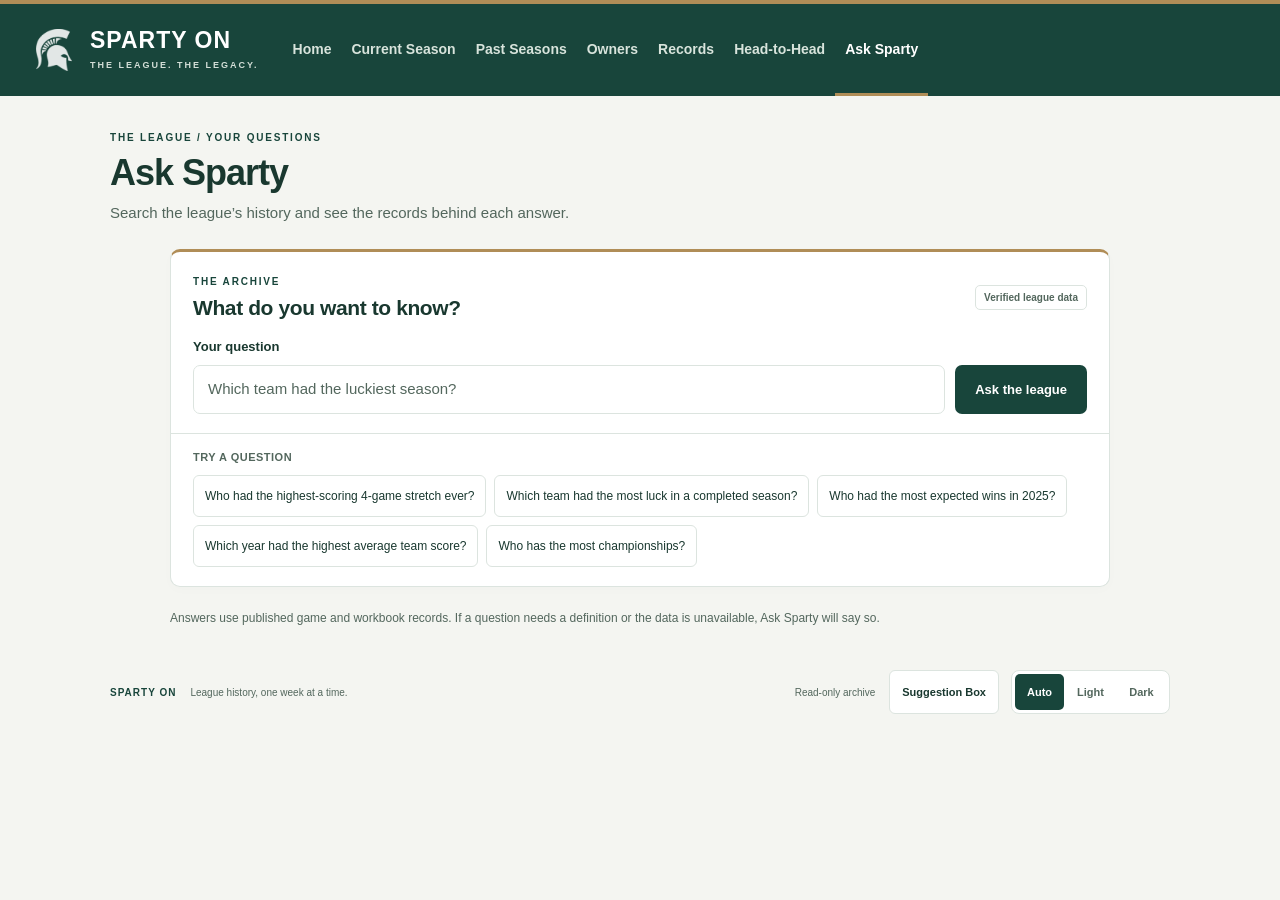
==== ask.html @ 28e2ded2 "Add files via upload" ====
<!doctype html>
<html lang="en">
<head>
  <meta charset="utf-8">
  <meta name="viewport" content="width=device-width, initial-scale=1">
  <meta http-equiv="Content-Security-Policy" content="default-src 'none'; script-src 'self'; style-src 'self'; img-src 'self'; connect-src https://sparty.jdalgleish14.workers.dev; font-src 'none'; object-src 'none'; base-uri 'none'; form-action 'none'">
  <meta name="color-scheme" content="light dark">
  <title>Ask Sparty — Sparty On</title>
  <link rel="icon" href="assets/crest.svg" type="image/svg+xml">
  <link rel="stylesheet" href="assets/styles.css">
  <link rel="stylesheet" href="assets/ask.css">
  <script src="assets/theme.js" defer></script>
  <script src="assets/suggestion-box.js" defer></script>
  <script src="assets/ask.js" defer></script>
</head>
<body id="top" class="ask-page">
  <a class="skip-link" href="#main">Skip to question form</a>
  <header class="masthead"><div class="header-inner">
    <a class="brand" href="index.html" aria-label="Sparty On home"><span class="crest" aria-hidden="true"><img src="assets/spartan-helmet.png" alt=""></span><span><strong>SPARTY ON</strong><small>THE LEAGUE. THE LEGACY.</small></span></a>
    <nav aria-label="Main navigation"><a href="index.html">Home</a><a href="current-season.html">Current Season</a><a href="seasons.html">Past Seasons</a><a href="owners.html">Owners</a><a href="records.html">Records</a><a href="head-to-head.html">Head-to-Head</a><a href="ask.html" aria-current="page">Ask Sparty</a></nav>
  </div></header>
  <main id="main" tabindex="-1">
    <section class="intro ask-intro" aria-labelledby="page-title"><div><p class="eyebrow">THE LEAGUE / YOUR QUESTIONS</p><h1 id="page-title">Ask Sparty</h1><p class="intro-copy">Search the league’s history and see the records behind each answer.</p></div></section>
    <section class="panel ask-panel" aria-labelledby="ask-heading">
      <div class="section-heading"><div><p class="eyebrow">THE ARCHIVE</p><h2 id="ask-heading">What do you want to know?</h2></div><span class="chip">Verified league data</span></div>
      <form id="ask-form" class="ask-form"><label for="ask-question">Your question</label><div class="ask-controls"><input id="ask-question" name="question" type="text" maxlength="180" autocomplete="off" required placeholder="Which team had the luckiest season?"><button id="ask-submit" type="submit">Ask the league</button></div></form>
      <div class="ask-examples" aria-label="Example questions"><p>Try a question</p><div><button type="button">Who had the highest-scoring 4-game stretch ever?</button><button type="button">Which team had the most luck in a completed season?</button><button type="button">Who had the most expected wins in 2025?</button><button type="button">Which year had the highest average team score?</button><button type="button">Who has the most championships?</button></div></div>
    </section>
    <p id="ask-status" class="ask-status" role="status" aria-live="polite"></p>
    <section id="ask-answer" class="panel ask-answer" aria-labelledby="answer-heading" hidden>
      <div class="section-heading"><div><p class="eyebrow">FROM THE RECORD BOOK</p><h2 id="answer-heading">Answer</h2></div></div>
      <div class="ask-answer-body"><p id="ask-result" class="ask-result"></p><p id="ask-scope" class="ask-scope"></p><div id="ask-results-table"></div><div id="ask-evidence"></div><p id="ask-source" class="ask-source"></p></div>
    </section>
    <p class="ask-context">Answers use published game and workbook records. If a question needs a definition or the data is unavailable, Ask Sparty will say so.</p>
    <footer><strong>SPARTY ON</strong><p>League history, one week at a time.</p><span>Read-only archive</span><div class="footer-tools"><button class="suggestion-trigger" type="button">Suggestion Box</button><div class="theme-switch" role="group" aria-label="Display theme"><button type="button" data-theme-choice="system" aria-pressed="false">Auto</button><button type="button" data-theme-choice="light" aria-pressed="false">Light</button><button type="button" data-theme-choice="dark" aria-pressed="false">Dark</button></div></div></footer>
  </main>
  <dialog id="suggestion-dialog" aria-labelledby="suggestion-title"><h2 id="suggestion-title">Suggestion Box</h2><p>Go Fuck Yourself</p><form method="dialog"><button type="submit">Close</button></form></dialog>
</body>
</html>
---- assets/styles.css ----
:root{--green:#18453b;--accent:#18453b;--bronze:#b08d57;--ink:#19382f;--muted:#53675d;--line:#dce4df;--paper:#fff;--bg:#f4f5f1;--positive:#17614d;--negative:#974241}
*{box-sizing:border-box}html{scroll-behavior:auto}body{margin:0;background:var(--bg);color:var(--ink);font-family:system-ui,-apple-system,"Segoe UI",Arial,sans-serif;font-size:14px;line-height:1.5}button,input{font:inherit}button,a,input{touch-action:manipulation}button{cursor:pointer}a{color:inherit}button:focus-visible,a:focus-visible,input:focus-visible,[tabindex]:focus-visible{outline:3px solid #b08d57;outline-offset:4px}[hidden]{display:none!important}.sr-only{position:absolute;width:1px;height:1px;padding:0;margin:-1px;overflow:hidden;clip:rect(0,0,0,0);white-space:nowrap;border:0}.skip-link{position:absolute;left:16px;top:-80px;z-index:10;background:white;padding:12px;color:var(--green)}.skip-link:focus{top:12px}
.masthead{background:var(--green);color:#fff;border-top:4px solid var(--bronze)}.header-inner{max-width:1320px;margin:auto;display:flex;align-items:center;gap:42px;padding:22px 30px 0;flex-wrap:wrap}.brand{display:flex;align-items:center;gap:12px;text-decoration:none;padding-bottom:22px}.crest{background:var(--bronze);font-weight:900;letter-spacing:-2px;font-size:24px;display:grid;place-items:center;width:48px;height:48px;border-radius:8px 8px 16px 8px;border-bottom:3px solid #c6a66e}.brand strong{display:block;font-size:23px;line-height:1.15;letter-spacing:1.5px}.brand small{display:block;font-size:9px;font-weight:650;letter-spacing:2px;margin-top:6px;color:#d3ded7}nav{display:flex;align-self:stretch;gap:8px;align-items:stretch}nav a,nav button{border:0;background:none;color:#d8e4dc;padding:0 12px 20px;display:flex;align-items:center;text-decoration:none;font-weight:600;font-size:14px;border-bottom:3px solid transparent;white-space:nowrap}nav a[aria-current]{color:white;border-bottom-color:#c6a66e}nav button:hover,nav a:hover{color:white}.edition{font-size:10px;letter-spacing:1.5px;color:#cad9d0;margin-left:auto;padding-bottom:22px;white-space:nowrap}.edition span{padding:0 8px;color:#c6a66e}
main{max-width:1320px;margin:auto;padding:0 30px;outline:none}.intro{padding:34px 0 28px;display:flex;justify-content:space-between;align-items:center;gap:24px}.eyebrow{font-size:10px;letter-spacing:1.8px;font-weight:800;color:var(--accent);margin:0 0 6px}h1{font-size:clamp(25px,2.9vw,36px);line-height:1.2;letter-spacing:-1px;margin:0}h2{font-size:21px;line-height:1.25;letter-spacing:-.4px;margin:0}.intro-copy{margin:8px 0 0;color:var(--muted);font-size:15px}.freshness{text-align:right;flex-shrink:0}.freshness strong{font-size:16px;display:block}.freshness span{display:flex;justify-content:flex-end;align-items:center;gap:7px;color:var(--muted);font-size:12px;margin-top:6px}.freshness i{width:7px;height:7px;background:var(--accent);border-radius:50%}
.season-grid{display:grid;grid-template-columns:minmax(0,2.05fr) minmax(320px,1fr);gap:24px;align-items:start}.panel{background:var(--paper);border:1px solid var(--line);border-radius:10px;overflow:hidden;box-shadow:0 3px 12px #18453b04}.section-heading{display:flex;justify-content:space-between;align-items:center;gap:12px;padding:22px 22px 18px}.chip{border:1px solid var(--line);border-radius:5px;padding:4px 8px;color:var(--muted);font-size:10px;font-weight:700;white-space:nowrap}.table-tools{display:flex;justify-content:space-between;align-items:center;gap:12px;padding:0 22px 14px;min-height:30px;font-size:11px;color:var(--muted)}.table-tools p{margin:0}.table-tools button{border:0;background:none;text-decoration:underline;color:var(--accent);padding:3px}.table-scroll{overflow-x:auto;overscroll-behavior-x:contain}table{width:100%;border-collapse:collapse;font-variant-numeric:tabular-nums}th{background:#f2f5f1;color:var(--muted);font-size:10px;letter-spacing:.5px;font-weight:700;text-align:left;border-top:1px solid var(--line);border-bottom:1px solid var(--line);padding:10px 10px}th button{background:none;color:inherit;border:none;font-weight:inherit;font-size:inherit;padding:6px 0;white-space:nowrap}th button span{color:var(--accent);margin-left:2px}th[aria-sort=ascending],th[aria-sort=descending]{color:var(--accent)}td{border-bottom:1px solid #e6ece7;padding:10px;font-size:13px}td:first-child,th:first-child{padding-left:22px;width:40px}td:last-child,th:last-child{padding-right:22px}.numeric{text-align:right;white-space:nowrap}.owner-cell{min-width:148px}.owner-cell strong{display:block;font-size:13px}.team-name{display:block;color:var(--muted);font-size:11px;line-height:1.35;margin-top:2px;overflow-wrap:anywhere}.standings tbody tr:first-child td{background:#f4f7f2}.standings tbody tr:hover td{background:#edf3ed}.rank-number{color:var(--muted);font-size:11px}.standing-record{font-weight:750}.positive{color:var(--positive)}.negative{color:var(--negative)}.table-notes{padding:13px 22px 16px;color:var(--muted);font-size:10px;line-height:1.65}.table-notes p{margin:0 0 3px}.mobile-hint{display:none}
.matchup{padding:13px 22px 12px;border-top:1px solid var(--line)}.matchup-meta{display:flex;justify-content:space-between;gap:10px;align-items:center;font-size:9px;letter-spacing:1px;text-transform:uppercase;color:var(--muted);margin-bottom:7px}.matchup-meta .margin-label{letter-spacing:0;text-transform:none;font-size:10px}.matchup-side{display:grid;grid-template-columns:minmax(0,1fr) auto;gap:10px;align-items:center;margin:7px 0}.matchup-side strong{display:block;font-size:12px;line-height:1.3}.matchup-side .team-name{font-size:10px;margin-top:1px}.score{font-size:18px;font-weight:600;color:var(--muted);font-variant-numeric:tabular-nums;line-height:1.1}.winner .score{color:var(--accent);font-weight:800}.winner strong{color:var(--ink)}.win-label{font-size:9px;color:var(--accent);font-weight:700;letter-spacing:.3px;margin-left:6px}.scoreboard-footer{padding:14px 22px;background:#f3f6f1;color:var(--muted);font-size:11px;border-top:1px solid var(--line)}.scoreboard-footer strong{color:var(--ink)}
.leaders-section{margin:30px 0}.section-line{display:flex;justify-content:space-between;gap:16px;align-items:center;margin-bottom:13px}.section-line h2{font-size:20px}.section-line p{color:var(--muted);font-size:11px;margin:0}.leaders-grid{display:grid;grid-template-columns:repeat(3,minmax(0,1fr));gap:16px}.leader-card{background:white;border:1px solid var(--line);border-top:3px solid var(--accent);border-radius:7px;padding:18px 20px;min-width:0}.leader-card h3{font-size:10px;letter-spacing:1px;text-transform:uppercase;margin:0 0 12px;color:var(--muted)}.leader-number{font-size:30px;letter-spacing:-1px;font-weight:800;color:var(--green);line-height:1.15;font-variant-numeric:tabular-nums}.leader-number small{font-size:11px;font-weight:500;letter-spacing:0;margin-left:6px;color:var(--muted)}.leader-name{font-weight:750;margin:10px 0 0;font-size:13px}.leader-detail{color:var(--muted);font-size:11px;margin:3px 0 0;overflow-wrap:anywhere}
.history{background:var(--green);border-radius:10px;color:#fff;padding:28px 28px 20px}.history-heading{display:flex;justify-content:space-between;align-items:center;gap:22px;padding-bottom:24px}.history .eyebrow{color:#d4b880}.history h2{font-size:24px}.history-heading p:not(.eyebrow){color:#cad9d0;font-size:12px;margin:9px 0 0}.history-totals{display:flex;gap:28px;flex-shrink:0}.history-totals strong{font-size:24px;line-height:1.2;display:block;font-variant-numeric:tabular-nums}.history-totals span{display:block;font-size:10px;color:#cad9d0;margin-top:4px}.history-grid{display:grid;grid-template-columns:repeat(3,minmax(0,1fr));border-top:1px solid #4b685b}.history-card{padding:22px 22px 16px 0}.history-card+.history-card{border-left:1px solid #4b685b;padding-left:22px}.history-card h3{font-size:10px;color:#d4b880;letter-spacing:1px;text-transform:uppercase;margin:0 0 12px}.history-value{font-size:31px;font-weight:800;letter-spacing:-1px;margin-bottom:9px}.history-value small{font-size:12px;letter-spacing:0;font-weight:500;margin-left:7px;color:#cad9d0}.history-name{font-size:13px;font-weight:750;margin:0 0 5px}.history-detail{font-size:11px;color:#d8e4dc;margin:4px 0;overflow-wrap:anywhere}.history-note{font-size:10px;line-height:1.6;color:#cad9d0;border-top:1px solid #4b685b;padding-top:14px;margin:4px 0 0}
footer{display:flex;align-items:center;gap:14px;color:var(--muted);padding:26px 0 30px;font-size:10px}footer strong{letter-spacing:1px;color:var(--green)}footer p{margin:0}footer>span{margin-left:auto}.load-status{padding:36px 0;font-size:16px}dialog{max-width:460px;width:calc(100% - 36px);border:1px solid var(--line);border-top:4px solid var(--accent);border-radius:10px;padding:28px;color:var(--ink);box-shadow:0 16px 80px #12332940}dialog::backdrop{background:#18453b80}dialog h2{font-size:26px}dialog p:not(.eyebrow){font-size:14px;color:var(--muted);line-height:1.6}.primary-button{background:var(--accent);color:white;border:0;border-radius:6px;padding:11px 16px;font-weight:650;margin-top:10px}
@media(min-width:1100px){.owner-cell{width:31%}}
@media(max-width:1150px){.header-inner{gap:25px}.edition{display:none}.season-grid{grid-template-columns:minmax(0,1.9fr) minmax(290px,1fr);gap:18px}td,th{padding-left:8px;padding-right:8px}td:first-child,th:first-child{padding-left:15px}td:last-child,th:last-child{padding-right:15px}.owner-cell{min-width:135px}}
@media(max-width:980px){.header-inner{gap:18px}.brand strong{font-size:20px}nav{gap:0}nav a,nav button{padding-left:10px;padding-right:10px;font-size:13px}.season-grid{grid-template-columns:minmax(0,1fr)}#matchups{display:grid;grid-template-columns:repeat(2,minmax(0,1fr))}.matchup:nth-child(even){border-left:1px solid var(--line)}.history-heading{align-items:flex-start;flex-direction:column}.history-totals{gap:40px}.owner-cell{width:34%}}
@media(max-width:700px){.header-inner{padding:18px 18px 0;gap:0;display:block}.brand{padding-bottom:16px;width:fit-content}.brand strong{font-size:22px}.brand small{font-size:8px}.crest{width:42px;height:42px;font-size:22px}nav{width:100%;justify-content:space-between;gap:0}nav a,nav button{font-size:12px;padding:12px 5px 13px;min-height:44px}main{padding:0 16px}.intro{padding:25px 0 22px;display:block}.intro h1{font-size:27px;letter-spacing:-.7px}.intro-copy{font-size:13px}.freshness{text-align:left;margin-top:20px;border-left:3px solid var(--bronze);padding-left:11px}.freshness strong{font-size:14px}.freshness span{justify-content:flex-start;margin-top:3px;font-size:11px}.section-heading{padding:18px 16px 14px}h2{font-size:20px}.chip{font-size:9px}.table-tools{padding:0 16px 13px;flex-wrap:wrap;gap:8px}.numeric{font-size:12px}th.numeric{font-size:10px}td{padding:11px 7px}th{padding:8px 7px}td:first-child,th:first-child{padding-left:14px;width:31px}td:last-child,th:last-child{padding-right:14px}td:nth-child(4),th:nth-child(4){padding-right:14px}.owner-cell{width:auto;min-width:120px}.owner-cell strong{font-size:13px}.team-name{font-size:10px;max-width:220px}.table-notes{padding:13px 16px;font-size:10px}.mobile-hint{display:block}#matchups{display:block}.matchup{padding:12px 16px}.matchup:nth-child(even){border-left:0}.matchup-side{margin:9px 0}.matchup-side strong{font-size:13px}.matchup-side .team-name{font-size:11px;max-width:none}.score{font-size:20px}.scoreboard-footer{padding:14px 16px}.section-line{align-items:flex-start;flex-direction:column;gap:5px}.leaders-section{margin:25px 0}.leaders-grid{grid-template-columns:minmax(0,1fr);gap:10px}.leader-card{padding:16px 18px;display:grid;grid-template-columns:minmax(0,1fr) auto;column-gap:10px}.leader-card h3{grid-column:1;margin-bottom:8px}.leader-number{grid-column:2;grid-row:1/4;align-self:center;font-size:27px}.leader-number small{display:block;text-align:right;margin:4px 0 0}.leader-name{margin:0;font-size:13px}.leader-detail{grid-column:1;margin-top:3px}.history{padding:22px 20px 18px}.history-heading{padding-bottom:18px;gap:18px}.history h2{font-size:23px}.history-totals{width:100%;justify-content:space-between;gap:12px}.history-totals strong{font-size:22px}.history-totals span{font-size:9px}.history-grid{grid-template-columns:minmax(0,1fr)}.history-card{padding:18px 0}.history-card+.history-card{border-left:0;border-top:1px solid #4b685b;padding:18px 0}.history-card h3{margin-bottom:7px}.history-value{font-size:29px;margin-bottom:5px}.history-note{font-size:10px}footer{flex-wrap:wrap;gap:7px 12px;padding:23px 0}footer>span{margin:0;width:100%}}
@media(prefers-reduced-motion:reduce){*{scroll-behavior:auto!important}}

/* Revision 02: Spartan green and white, with custom bronze accents. */
:root{--green:#18453b;--accent:#18453b;--bronze:#b08d57}
body{font-family:Arial,Helvetica,system-ui,sans-serif}
.masthead{border-top:4px solid var(--bronze)}
.header-inner{gap:24px}.edition{display:none}
.crest{background:transparent;color:white;border:1px solid #81998b;border-bottom:3px solid var(--bronze);border-radius:3px;font-family:"Arial Black",Arial,sans-serif;letter-spacing:-2px}
.brand strong{font-family:"Arial Black",Arial,sans-serif;letter-spacing:1px}
nav{gap:0}nav a,nav button{padding-left:10px;padding-right:10px}
nav a[aria-current]{border-bottom-color:var(--bronze)}
.freshness{border-color:var(--bronze)}.history{border-top:3px solid var(--bronze)}
.landing-hero{padding:48px 0 34px;text-align:center}
.landing-hero .eyebrow{color:#667365;font-size:11px;letter-spacing:2px;margin:0 0 16px}
.landing-hero h1{color:var(--green);font-family:Impact,"Arial Black",Arial,sans-serif;font-size:clamp(54px,7.5vw,88px);line-height:1;letter-spacing:2px;font-weight:900;margin:0}
.landing-hero h1 span{color:var(--green)}
.landing-tagline{font-size:20px;font-weight:700;color:var(--green);letter-spacing:.3px;margin:17px 0 10px}
.landing-intro{color:#5a695f;font-size:14px;line-height:1.7;margin:0}
.home-ticker{max-width:100%;background:white;border:1px solid var(--line);border-top:3px solid var(--bronze);border-radius:10px;padding:18px 24px 13px}
.ticker-topline{display:flex;justify-content:space-between;gap:16px;align-items:center}
.ticker-topline .eyebrow{font-size:9px;margin:0 0 3px;letter-spacing:1.4px}
.ticker-topline h2{font-size:17px;letter-spacing:0}
#ticker-status{color:#59695f;font-size:11px;margin:0;max-width:65%}
.ticker-stage{opacity:1;transition:opacity 300ms ease;min-height:98px;padding:14px 0 7px}
.ticker-stage.is-fading{opacity:0}
.ticker-matchup{display:grid;grid-template-columns:minmax(0,1fr) 60px minmax(0,1fr);gap:20px;align-items:center}
.ticker-team{display:grid;grid-template-columns:minmax(0,1fr) auto;gap:15px;align-items:center;min-width:0}
.ticker-team strong{font-size:16px;display:block;color:#53675d;line-height:1.4}
.ticker-team div>span{display:block;font-size:12px;color:#5a695f;overflow-wrap:anywhere;line-height:1.5}
.ticker-team b{font-size:28px;font-variant-numeric:tabular-nums;line-height:1.3;color:#53675d}
.ticker-winner strong,.ticker-winner b{color:var(--green)}
.ticker-win{display:inline-block;font-size:9px;line-height:1.4;border:1px solid #d6c19e;color:#795a2e;padding:1px 4px;border-radius:3px;margin-left:7px;vertical-align:middle}
.ticker-versus{text-align:center;color:#6a776e;font-size:10px;font-weight:700;letter-spacing:1px}
.ticker-game-note{display:flex;gap:9px;justify-content:center;align-items:center;flex-wrap:wrap;font-size:10px;color:#607064;margin-top:11px}
.ticker-badge{color:#765a32;background:#f6f0e6;border:1px solid #ddc9a7;border-radius:4px;font-size:10px;font-weight:700;padding:2px 7px}
.ticker-bottom{display:flex;align-items:center;justify-content:space-between;border-top:1px solid #e5eae3;padding-top:9px;gap:12px}
#ticker-counter{font-size:10px;color:#5f7064;letter-spacing:.4px}
.ticker-controls{display:flex;gap:7px}.ticker-controls button{background:#f4f6f1;color:var(--green);border:1px solid #d9e1d7;border-radius:5px;min-width:38px;min-height:32px;font-weight:700;font-size:13px;padding:5px 9px}
.ticker-controls button:hover{background:#e6eee3}.ticker-controls #ticker-pause{min-width:67px;font-size:11px}
.explore{margin:32px 0 12px}.explore-heading{display:flex;justify-content:space-between;align-items:baseline;gap:15px;margin-bottom:15px}
.explore-heading h2{font-size:19px}.explore-heading p{font-size:11px;color:#617064;margin:0}
.page-tiles{display:grid;grid-template-columns:repeat(3,minmax(0,1fr));gap:18px}
.page-tile{display:flex;flex-direction:column;justify-content:center;align-items:flex-start;background:var(--green);color:white;border:1px solid #295749;border-radius:13px;min-height:156px;padding:26px 28px;text-align:left;text-decoration:none;box-shadow:0 4px 9px #18453b08;position:relative;overflow:hidden}
.page-tile::before{content:"";position:absolute;top:0;left:28px;width:38px;height:3px;background:var(--bronze)}
.page-tile .tile-title{font-family:"Arial Black",Arial,sans-serif;font-size:24px;font-weight:800;line-height:1.2;letter-spacing:-.5px;margin:0 0 12px;overflow-wrap:anywhere}
.page-tile .tile-description{font-size:13px;line-height:1.6;color:#d6e1d6;margin:0;max-width:390px}
.page-tile:hover{background:#235447;border-color:#b08d57}
.featured-tile{grid-column:span 2;background:white;color:var(--green);border:1px solid #cfdbce;border-top:3px solid var(--bronze)}
.featured-tile::before{display:none}.featured-tile .tile-title{font-size:29px}.featured-tile .tile-description{color:#53675d}.featured-tile:hover{background:#edf3e9;border-color:#b08d57}
.landing-page footer{padding:28px 0}.landing-page footer>span{color:#53675d}
@media(max-width:1100px){.header-inner{gap:14px}.brand strong{font-size:19px}.brand small{font-size:8px}nav a,nav button{font-size:12px;padding-left:8px;padding-right:8px}.page-tile{padding:23px}.page-tile .tile-title{font-size:22px}}
@media(max-width:850px){.header-inner{display:block}.brand{width:fit-content;padding-bottom:18px}nav{justify-content:space-between}nav a,nav button{padding:12px 8px 14px;min-height:44px}.page-tiles{grid-template-columns:repeat(2,minmax(0,1fr))}.landing-hero{padding-top:35px}.ticker-matchup{gap:12px;grid-template-columns:minmax(0,1fr) 30px minmax(0,1fr)}.ticker-team b{font-size:24px}}
@media(max-width:700px){nav{flex-wrap:wrap;justify-content:flex-start;column-gap:8px;row-gap:0}nav a,nav button{font-size:12px;padding:10px 4px;min-height:40px}.landing-hero{padding:32px 0 26px}.landing-hero h1{font-size:62px}.landing-tagline{font-size:18px}.landing-intro{font-size:12px}.landing-hero .eyebrow{font-size:9px;letter-spacing:1.4px}.home-ticker{padding:15px 16px 10px}.ticker-topline{gap:10px;align-items:flex-end}.ticker-topline h2{font-size:15px}#ticker-status{font-size:10px;text-align:right}.ticker-stage{min-height:153px;padding-top:12px}.ticker-matchup{display:flex;flex-direction:column;align-items:stretch;gap:10px}.ticker-versus{display:none}.ticker-team{gap:12px}.ticker-team strong{font-size:14px}.ticker-team div>span{font-size:11px}.ticker-team b{font-size:25px}.ticker-game-note{margin-top:10px;justify-content:flex-start}.ticker-controls button{min-height:40px;min-width:40px}.explore{margin-top:27px}.explore-heading{display:block}.explore-heading p{margin-top:5px}.page-tiles{gap:12px}.page-tile{padding:23px 19px;min-height:151px;border-radius:10px}.page-tile::before{left:19px}.page-tile .tile-title{font-size:21px}.page-tile .tile-description{font-size:12px}.featured-tile .tile-title{font-size:25px}.landing-page footer{font-size:10px}}
@media(max-width:480px){.page-tiles{grid-template-columns:minmax(0,1fr)}.featured-tile{grid-column:auto}.page-tile{min-height:132px}.page-tile .tile-title,.featured-tile .tile-title{font-size:24px;margin-bottom:8px}.landing-hero h1{font-size:clamp(42px,14vw,56px)}.ticker-stage{min-height:162px}}
@media(prefers-reduced-motion:reduce){.ticker-stage{transition:none}}

/* Revision 03: opposed ticker teams and additional season tables. */
.ticker-matchup{display:grid;grid-template-columns:minmax(0,1fr) auto auto minmax(0,1fr);gap:22px;align-items:center}
.ticker-identity{min-width:0}.ticker-identity strong{display:block;font-size:17px;line-height:1.35;color:var(--green);overflow-wrap:anywhere}
.ticker-record{display:block;margin-top:5px;font-size:12px;line-height:1.4;color:var(--muted);font-variant-numeric:tabular-nums}
.ticker-away{text-align:right}.ticker-score{font-size:30px;line-height:1.2;color:var(--muted);font-variant-numeric:tabular-nums;white-space:nowrap}
.ticker-winning-score{color:var(--green)}
.season-detail-section{margin:30px 0 10px}.analytics-grid{display:grid;grid-template-columns:repeat(2,minmax(0,1fr));gap:24px;align-items:start}
.analytics-panel{border-top:3px solid var(--bronze)}.analytics-panel .section-heading{padding-bottom:9px}
.analytics-description{font-size:12px;color:var(--muted);padding:0 22px;margin:0 0 18px;line-height:1.6}
.analytics-scroll{overflow-x:auto;overscroll-behavior-x:contain}.analytics-table{min-width:550px}
.analytics-table .owner-cell{width:auto;min-width:145px}.analytics-table th{letter-spacing:0;white-space:nowrap}
.analytics-table td{font-size:12px;padding-top:12px;padding-bottom:12px}.analytics-table td:first-child{white-space:nowrap}
.analytics-panel:last-child .analytics-table{min-width:570px}.analytics-panel:last-child .owner-cell{min-width:170px}
.analytics-note{font-size:11px;color:var(--muted);padding:15px 22px;margin:0;line-height:1.65}
.analytics-mobile-note{display:none;font-size:11px;color:var(--muted)}
@media(max-width:1100px){.analytics-grid{grid-template-columns:minmax(0,1fr)}.analytics-table .owner-cell{min-width:175px}}
@media(max-width:700px){.ticker-matchup{display:grid;grid-template-columns:minmax(0,1fr) auto auto minmax(0,1fr);gap:10px}.ticker-identity strong{font-size:13px}.ticker-record{font-size:10px}.ticker-score{font-size:22px}.ticker-stage{min-height:135px}.analytics-grid{gap:18px}.analytics-description{padding:0 16px}.analytics-note{padding:14px 16px}.analytics-mobile-note{display:block}}
@media(max-width:360px){.ticker-matchup{gap:7px}.ticker-score{font-size:19px}.ticker-identity strong{font-size:12px}}

/* Season archive: shared Spartan colors and statistical table treatments. */
.season-intro{align-items:end}.season-picker,.week-picker{display:grid;gap:6px;color:var(--muted);font-size:11px;font-weight:700;letter-spacing:.3px}
.season-picker select,.week-picker select{background:white;color:var(--green);border:1px solid #b7c8ba;border-radius:6px;font-size:16px;font-weight:700;min-height:43px;padding:7px 32px 7px 12px;min-width:170px}
.season-banner{background:var(--green);color:white;border-top:4px solid var(--bronze);border-radius:10px;padding:25px 29px;display:flex;align-items:center;justify-content:space-between;gap:20px}
.season-banner .eyebrow{color:#dcc59f}.season-banner h2{font-size:clamp(27px,3vw,38px);letter-spacing:-1px}.season-banner p:not(.eyebrow){margin:7px 0 0;color:#d7e4db;font-size:13px}
.season-state{border:1px solid #aabdac;border-radius:5px;padding:7px 11px;color:white;font-size:11px;font-weight:700;white-space:nowrap}
.season-metrics{display:grid;grid-template-columns:repeat(4,minmax(0,1fr));gap:14px;margin:17px 0 24px}
.season-metric{background:white;border:1px solid var(--line);border-top:3px solid var(--bronze);border-radius:7px;padding:14px 17px;min-width:0}
.season-metric span{display:block;text-transform:uppercase;color:var(--muted);letter-spacing:.6px;font-size:10px;font-weight:700}.season-metric strong{display:block;color:var(--green);font-size:21px;font-variant-numeric:tabular-nums;margin-top:4px;overflow-wrap:anywhere}
.season-history-grid{display:grid;grid-template-columns:minmax(0,1.65fr) minmax(300px,1fr);align-items:start;gap:22px;margin-bottom:25px}
.historic-table{min-width:640px}.historic-table td{font-size:12px}.historic-table .owner-cell{min-width:160px}.season-playoffs{border-top:3px solid var(--bronze)}
.season-honors{padding:0 21px 14px}.honors-card{background:#f3f6f1;border-left:3px solid var(--bronze);padding:12px 15px}.honors-card small{display:block;color:var(--muted);font-weight:700;letter-spacing:1px;font-size:10px}.honors-card strong{display:block;font-size:19px;margin:3px 0;color:var(--green)}.honors-card span{display:block;color:var(--muted);font-size:12px;overflow-wrap:anywhere}.honors-empty{color:var(--muted);font-size:12px;line-height:1.5;margin:0}
.round-block{border-top:1px solid var(--line);padding:12px 21px 15px}.round-block h3{font-size:11px;text-transform:uppercase;color:var(--muted);letter-spacing:.7px;margin:0 0 9px}.round-games{display:grid;gap:8px}
.archive-game{border:1px solid var(--line);border-radius:6px;padding:9px 11px;background:#fff;min-width:0}.archive-side{display:grid;grid-template-columns:minmax(0,1fr) auto;gap:8px;align-items:center;margin:3px 0}.archive-side strong{display:block;font-size:12px;line-height:1.3;overflow-wrap:anywhere}.archive-side small{display:block;color:var(--muted);line-height:1.35;overflow-wrap:anywhere}.archive-side b{font-variant-numeric:tabular-nums;color:var(--muted);font-size:13px}.archive-side.winner strong,.archive-side.winner b{color:var(--green)}
.season-weekly{margin-bottom:7px}.weekly-context{color:var(--muted);font-size:12px;margin:0;padding:0 22px 15px}.season-week-grid{display:grid;grid-template-columns:repeat(3,minmax(0,1fr));gap:12px;padding:0 22px 22px}.season-week-grid .archive-game{background:#fafbf9}
@media(max-width:1050px){.season-history-grid{grid-template-columns:minmax(0,1fr)}.season-week-grid{grid-template-columns:repeat(2,minmax(0,1fr))}}
@media(max-width:700px){.season-intro{padding-bottom:19px}.season-picker{margin-top:17px;width:100%}.season-picker select{width:100%}.season-banner{padding:20px 18px;align-items:flex-start;flex-wrap:wrap;gap:12px}.season-banner h2{font-size:29px}.season-metrics{grid-template-columns:repeat(2,minmax(0,1fr));gap:9px;margin:12px 0 18px}.season-metric{padding:11px 12px}.season-metric strong{font-size:17px}.season-history-grid{gap:18px;margin-bottom:18px}.season-weekly .section-heading{align-items:flex-start;flex-wrap:wrap}.week-picker{width:100%}.week-picker select{width:100%}.season-week-grid{grid-template-columns:minmax(0,1fr);padding:0 16px 16px}.weekly-context{padding:0 16px 13px}.round-block{padding:12px 16px}.season-honors{padding:0 16px 14px}}

/* The yearly analytics tables retain the Current Season table density. */
.season-detail-section .analytics-grid{margin-bottom:9px}.season-detail-section .analytics-panel{min-width:0}
.season-detail-section .analytics-panel:nth-child(3) .analytics-table{min-width:620px}
.season-detail-section .analytics-panel:nth-child(4) .analytics-table{min-width:560px}
.season-detail-section .analytics-panel .owner-cell{min-width:150px}
@media(max-width:700px){.season-detail-section .analytics-grid{gap:16px}}

/* Owners: a full-league index plus an individual career profile. */
.owner-intro{align-items:end}.owner-intro-count{font-size:12px;color:var(--muted);font-weight:700}
.owner-directory{border-top:3px solid var(--bronze)}.directory-note{font-size:12px;color:var(--muted);margin:0;padding:0 22px 15px}.owner-directory-table{min-width:620px}.owner-directory-table td{font-size:12px}.owner-directory-table .owner-choice{background:transparent;border:0;color:var(--green);padding:6px 0;text-align:left;text-decoration:underline;text-underline-offset:3px;font-size:13px;font-weight:750}.owner-directory-table tr.selected-owner td{background:#eaf2e9}.owner-directory-table tr:hover td{background:#f0f5ef}.owner-directory-table .owner-choice[aria-pressed=true]{text-decoration:none}.owner-directory-table td:nth-child(2){min-width:120px}
.owner-detail{margin-top:28px}.owner-profile-head{background:var(--green);border-top:4px solid var(--bronze);color:white;border-radius:10px;padding:25px 28px;display:flex;justify-content:space-between;gap:20px;align-items:center}.owner-profile-head .eyebrow{color:#dcc59f}.owner-profile-head h2{font-size:clamp(27px,3vw,37px);letter-spacing:-.7px}.owner-profile-head p:not(.eyebrow){margin:6px 0 0;color:#dce6dc;font-size:12px}.owner-profile-head .season-picker{color:#e5ebe4;min-width:195px}.owner-scope{font-size:12px;color:var(--muted);margin:11px 0 15px}
.owner-metrics{display:grid;grid-template-columns:repeat(3,minmax(0,1fr));gap:12px;margin-bottom:22px}.owner-metrics .season-metric strong{font-size:21px}.owner-metrics .season-metric small{display:block;font-size:10px;color:var(--muted);line-height:1.4;margin-top:3px}
.owner-feature-grid{display:grid;grid-template-columns:minmax(0,1.65fr) minmax(290px,1fr);gap:22px;align-items:start;margin-bottom:22px}.owner-stage-table{min-width:580px}.owner-stage-table td{font-size:12px}.owner-stage-table tbody tr:last-child td{font-weight:750;background:#f4f7f2}.owner-honors{border-top:3px solid var(--bronze)}.honors-list{padding:0 20px 17px}.honors-row{border-top:1px solid var(--line);padding:11px 0;display:flex;justify-content:space-between;gap:12px;font-size:12px}.honors-row:first-child{border-top:0}.honors-row strong{font-variant-numeric:tabular-nums;text-align:right;color:var(--green)}.honors-years{font-size:11px;color:var(--muted);border-top:1px solid var(--line);padding:13px 20px 17px;margin:0;line-height:1.55}
.owner-seasons-table{min-width:850px}.owner-seasons-table td{font-size:12px}.owner-seasons-table td:nth-child(2){min-width:180px;overflow-wrap:anywhere}.owner-seasons-table td:last-child{min-width:118px}.owner-current td{background:#f3f6ef}.owner-year{font-weight:750}.owner-year small{display:block;color:var(--muted);font-weight:500;white-space:nowrap;font-size:10px}.owner-highlights{margin:27px 0}.owner-highlight-grid{display:grid;grid-template-columns:repeat(2,minmax(0,1fr));gap:15px}.owner-highlight-grid .leader-card{border-top-color:var(--bronze)}
@media(max-width:1050px){.owner-feature-grid{grid-template-columns:minmax(0,1fr)}}
@media(max-width:700px){.owner-intro-count{display:block;margin:12px 0 0}.directory-note{padding:0 16px 13px}.owner-detail{margin-top:19px}.owner-profile-head{display:block;padding:20px 18px}.owner-profile-head .season-picker{margin-top:17px;width:100%}.owner-metrics{grid-template-columns:repeat(2,minmax(0,1fr));gap:9px}.owner-metrics .season-metric strong{font-size:17px}.owner-feature-grid{gap:18px}.honors-list{padding:0 16px 12px}.honors-years{padding:13px 16px}.owner-highlight-grid{grid-template-columns:minmax(0,1fr)}}

/* Record book: long rankings stay in tables with a visible scope and selector. */
.record-intro{background:var(--green);color:white;border-top:4px solid var(--bronze);border-radius:10px;padding:24px 29px;display:flex;align-items:center;justify-content:space-between;gap:24px}.record-intro .eyebrow{color:#dcc59f}.record-intro h2{font-size:clamp(26px,3vw,38px);font-variant-numeric:tabular-nums}.record-intro p:not(.eyebrow){font-size:12px;color:#dbe7dd;margin:6px 0 0;overflow-wrap:anywhere}.record-intro-counts{display:flex;gap:22px}.record-intro-counts div{min-width:88px}.record-intro-counts strong{display:block;font-size:20px;font-variant-numeric:tabular-nums}.record-intro-counts span{display:block;color:#dbe7dd;font-size:10px}
.record-group{display:grid;gap:23px;margin:23px 0 10px}.records-panel{border-top:3px solid var(--bronze)}.records-panel .section-heading{align-items:center}.records-panel .week-picker{min-width:222px}.records-panel .week-picker select{width:100%;max-width:320px;font-size:13px}.records-description{font-size:12px;color:var(--muted);padding:0 22px 16px;margin:0}.record-table{min-width:700px}.record-table td{font-size:12px}.record-table td:nth-child(3){min-width:165px}.record-table td:nth-child(4){min-width:135px}.record-current{display:block;color:var(--muted);font-size:10px}
/* Head-to-head: two durable owner identities, season-specific teams. */
.rivalry-selector{display:flex;gap:14px;align-items:end;background:#fff;border:1px solid var(--line);border-radius:9px;padding:18px 22px;margin-bottom:18px}.rivalry-selector label{display:grid;gap:6px;flex:1;color:var(--muted);font-size:11px;font-weight:700}.rivalry-selector select{width:100%;background:#fff;border:1px solid #b7c8ba;border-radius:6px;min-height:43px;padding:7px 12px;color:var(--green);font-size:16px;font-weight:750}.rivalry-selector #swap-owners{background:#f3f6f1;color:var(--green);border:1px solid #cbdacb;border-radius:6px;min-height:43px;padding:8px 12px;font-weight:700;white-space:nowrap}
.rivalry-hero{background:var(--green);color:white;border-top:4px solid var(--bronze);border-radius:10px;padding:24px 28px;text-align:center}.rivalry-hero .eyebrow{color:#dcc59f}.rivalry-hero h2{font-size:clamp(24px,3vw,34px)}.rivalry-hero p:last-child{font-size:12px;color:#dce7df;margin:8px 0 0}.rivalry-score{display:flex;gap:22px;align-items:center;justify-content:center;margin:16px auto 8px;font-variant-numeric:tabular-nums}.rivalry-score strong{font-size:clamp(36px,5vw,58px);line-height:1;color:white}.rivalry-score span{font-size:12px;color:#e7d3b3}
.rivalry-grid{display:grid;grid-template-columns:minmax(0,1.55fr) minmax(285px,1fr);gap:20px;margin:22px 0}.rivalry-table{min-width:520px}.rivalry-table td{font-size:12px}.rivalry-grid .panel:last-child{border-top:3px solid var(--bronze)}.rivalry-moment{padding:11px 20px;border-top:1px solid var(--line)}.rivalry-moment span{display:block;text-transform:uppercase;font-weight:700;letter-spacing:.5px;font-size:10px;color:var(--muted)}.rivalry-moment strong{display:block;font-size:12px;margin:3px 0;overflow-wrap:anywhere}.rivalry-moment small{display:block;font-size:11px;color:var(--muted);overflow-wrap:anywhere}
.rivalry-years{margin-bottom:21px}.rivalry-years .rivalry-table{min-width:660px}.rivalry-years .owner-cell{min-width:190px}.rivalry-games{margin-bottom:10px}.rivalry-game-grid{display:grid;grid-template-columns:repeat(3,minmax(0,1fr));gap:12px;padding:0 20px 20px}.rivalry-game-grid .archive-game{background:#fafbf9}.rivalry-game-meta{margin:0 0 7px;font-size:10px;font-weight:700;color:var(--muted)}.rivalry-empty{border-top:3px solid var(--bronze);margin:22px 0;padding:27px}.rivalry-empty p{color:var(--muted);font-size:13px;margin:8px 0 0}
@media(max-width:1060px){.rivalry-grid{grid-template-columns:minmax(0,1fr)}.rivalry-game-grid{grid-template-columns:repeat(2,minmax(0,1fr))}}
@media(max-width:700px){.record-intro{display:block;padding:20px 18px}.record-intro-counts{justify-content:space-between;margin-top:20px;gap:9px}.record-intro-counts div{min-width:0}.record-intro-counts strong{font-size:17px}.record-group{gap:18px}.records-panel .section-heading{display:block}.records-panel .week-picker{margin-top:15px;width:100%}.records-panel .week-picker select{max-width:none}.records-description{padding:0 16px 13px}.rivalry-selector{padding:16px;display:grid;grid-template-columns:minmax(0,1fr) auto minmax(0,1fr);gap:8px}.rivalry-selector label{min-width:0}.rivalry-selector select{font-size:13px;padding:8px 4px;min-width:0}.rivalry-selector #swap-owners{padding:7px 9px}.rivalry-selector #swap-owners span{display:none}.rivalry-hero{padding:21px 13px}.rivalry-hero h2{font-size:23px}.rivalry-score{gap:14px}.rivalry-grid{gap:18px;margin:18px 0}.rivalry-game-grid{grid-template-columns:minmax(0,1fr);padding:0 16px 16px}.rivalry-moment{padding:11px 16px}}

/* Final scores appear alongside game margin rankings only. */
.record-table.with-final-score{min-width:850px}
.record-table .final-score{font-weight:700;font-variant-numeric:tabular-nums;white-space:nowrap;color:var(--green)}

/* Equal navigation cards, centered first row at desktop widths. */
@media(min-width:851px){.page-tiles .page-tile:first-child{grid-column:1;transform:translateX(calc(50% + 9px))}.page-tiles .page-tile:nth-child(2){grid-column:2;transform:translateX(calc(50% + 9px))}.page-tiles .page-tile:nth-child(3){grid-column:1}.page-tiles .page-tile:nth-child(4){grid-column:2}.page-tiles .page-tile:nth-child(5){grid-column:3}}
.rank-change{font-weight:800;min-width:56px}
#owner-profile-content[hidden],.rivalry-hero[hidden],#rivalry-has-games[hidden],#rivalry-empty[hidden]{display:none}

.selection-prompt{margin:18px 0 24px;padding:26px;background:#fff;border:1px solid var(--line);border-radius:9px;color:var(--muted);font-size:14px}

/* The supplied logo has a white background. Screen blending lets that background
   disappear against the green masthead after inverting the black helmet to white. */
.brand .crest{flex:none;background:transparent;border:0;border-radius:0;letter-spacing:normal}
.brand .crest img{display:block;width:auto;height:42px;max-width:100%;object-fit:contain;filter:grayscale(1) invert(1) contrast(3);mix-blend-mode:screen}
@media(max-width:700px){.brand .crest img{height:36px}}

/* Keep every regular-standings statistic available by sideways swiping. */
@media(max-width:700px){#standings-table{min-width:730px}}

/* Top starters appear beneath each verified matchup without another tap. */
.ticker-leaders{margin:9px 0 12px;border-top:1px solid var(--line);padding-top:10px}.ticker-leaders[hidden]{display:none}
.ticker-leaders>p{font-size:10px;color:var(--muted);font-weight:800;letter-spacing:1px;margin:0 0 9px}
.ticker-leaders-body{display:grid;grid-template-columns:repeat(2,minmax(0,1fr));gap:20px}
.ticker-leader-team{min-width:0}.ticker-leader-team h3{font-size:12px;color:var(--green);margin:0 0 5px;overflow:hidden;text-overflow:ellipsis;white-space:nowrap}
.ticker-leader-team ol{list-style:none;margin:0;padding:0}.ticker-leader-team li{display:flex;align-items:baseline;justify-content:space-between;gap:7px;border-top:1px solid #edf0eb;padding:5px 0;font-size:11px;line-height:1.25}
.ticker-leader-team li span{min-width:0;overflow-wrap:anywhere}.ticker-leader-team li b{white-space:nowrap;font-variant-numeric:tabular-nums;color:var(--ink)}
@media(max-width:700px){.ticker-leaders{margin:7px 0 10px;padding-top:8px}.ticker-leaders>p{font-size:9px;margin-bottom:7px}.ticker-leaders-body{gap:11px}.ticker-leader-team h3{font-size:10px}.ticker-leader-team li{font-size:10px;gap:4px;padding:4px 0}.ticker-leader-team li b{font-size:10px}}

/* Weekly standings race: the slider and rank table work without chart gestures. */
.race-panel{margin:0 0 23px;border-top:3px solid var(--bronze)}.race-panel[hidden]{display:none}
.race-intro,.race-note{font-size:12px;color:var(--muted);line-height:1.55;margin:0;padding:0 22px 15px}
.race-controls{display:grid;grid-template-columns:auto minmax(120px,1fr) auto auto minmax(150px,220px);align-items:center;gap:11px;padding:0 22px 20px;font-size:12px}
.race-controls label{font-weight:700;white-space:nowrap}.race-controls input[type=range]{width:100%;min-width:0;accent-color:var(--green);touch-action:pan-y}.race-controls button,.race-controls select{font:inherit;min-height:38px;border:1px solid var(--line);background:#fff;color:var(--ink);border-radius:6px;padding:7px 11px;cursor:pointer}.race-controls button{font-weight:750;min-width:66px}.race-controls button:hover,.race-controls button:focus-visible,.race-table button:hover,.race-table button:focus-visible{color:var(--green);outline-color:var(--green)}
.race-grid{display:grid;grid-template-columns:minmax(0,1.6fr) minmax(260px,1fr);gap:16px;padding:0 22px 15px;align-items:start}.race-graph{min-width:0;overflow-x:auto;border:1px solid var(--line);border-radius:7px;background:#fafcf9;overscroll-behavior-inline:contain}.race-graph svg{display:block;width:100%;min-width:510px;height:auto}.race-table-wrap{max-height:465px;overflow:auto;border:1px solid var(--line);border-radius:7px}.race-table{width:100%;border-collapse:collapse;font-size:11px;font-variant-numeric:tabular-nums}.race-table th,.race-table td{padding:8px 5px;border-bottom:1px solid var(--line);text-align:right;white-space:nowrap}.race-table th:nth-child(2),.race-table td:nth-child(2){text-align:left;white-space:normal}.race-table thead{position:sticky;top:0;background:#f4f7f2;z-index:1}.race-table button{border:0;background:none;padding:0;color:var(--ink);text-align:left;font:inherit;font-weight:700;cursor:pointer}.race-table .race-focused{background:#ecf4ec}.race-swatch{display:inline-block;width:9px;height:9px;border-radius:50%;margin-right:5px}.race-summary{padding:0 22px;font-size:12px;font-weight:700;margin:0 0 7px}.race-note{padding-bottom:19px}
@media(max-width:900px){.race-grid{grid-template-columns:minmax(0,1fr)}.race-table-wrap{max-height:none}}
@media(max-width:700px){.race-intro,.race-note{padding-left:16px;padding-right:16px}.race-controls{padding:0 16px 17px;grid-template-columns:minmax(0,1fr) auto;gap:9px}.race-controls label:first-child{grid-column:1 / -1}.race-controls input[type=range]{grid-column:1}.race-controls .race-team-label{grid-column:1 / -1}.race-controls select{grid-column:1 / -1;width:100%}.race-grid{padding:0 16px 14px;gap:10px}.race-graph svg{min-width:510px}.race-summary{padding:0 16px}.race-table th,.race-table td{padding:7px 5px}}

/* Theme control sits after navigation without changing the site's layout. */

/* The chart controls sit directly below the graph and stay visible while swiping it. */
.race-grid{grid-template-areas:"graph table" "controls table";grid-template-rows:auto auto}
.race-graph{grid-area:graph}.race-controls{grid-area:controls;grid-template-columns:auto minmax(90px,1fr) auto;gap:8px;padding:2px 0 0}.race-controls .race-team-label{grid-column:1}.race-controls select{grid-column:2 / 4;min-width:0}.race-table-wrap{grid-area:table}
.race-panel .race-grid{margin-bottom:8px}.race-panel .race-graph svg{min-width:510px}
.season-metric small{display:block;color:var(--muted);font-size:11px;line-height:1.4;margin-top:5px;overflow-wrap:anywhere}
@media(max-width:900px){.race-grid{grid-template-areas:"graph" "controls" "table";grid-template-columns:minmax(0,1fr)}.race-controls{padding:3px 0 8px}}
@media(max-width:700px){.race-controls{grid-template-columns:minmax(0,1fr) auto;padding:3px 0 7px}.race-controls label:first-child{grid-column:1 / -1}.race-controls input[type=range]{grid-column:1}.race-controls .race-team-label{grid-column:1 / -1}.race-controls select{grid-column:1 / -1}.race-panel .race-graph svg{min-width:510px}}

/* The original helmet has been converted to transparent white; no blend mode is needed. */
.brand .crest img{filter:none;mix-blend-mode:normal}

/* Color tokens and overrides for surfaces that use fixed light colors in the original design. */
:root[data-theme="dark"]{color-scheme:dark;--accent:#9bdac0;--ink:#e6efe9;--muted:#bdcfc2;--line:#41534b;--paper:#202c29;--bg:#14201c;--positive:#8bdfb0;--negative:#ffaba4;--race-label:#c5d8cb;--race-grid:#40554b;--race-dot-outline:#202c29}
[data-theme="dark"] .landing-hero h1,[data-theme="dark"] .landing-hero h1 span,[data-theme="dark"] .landing-tagline,[data-theme="dark"] .leader-number,[data-theme="dark"] .season-metric strong,[data-theme="dark"] .honors-card strong,[data-theme="dark"] .archive-side.winner strong,[data-theme="dark"] .archive-side.winner b,[data-theme="dark"] .ticker-winner strong,[data-theme="dark"] .ticker-winner b,[data-theme="dark"] footer strong{color:var(--accent)}
[data-theme="dark"] .season-metric,[data-theme="dark"] .leader-card,[data-theme="dark"] .home-ticker,[data-theme="dark"] .archive-game,[data-theme="dark"] .featured-tile,[data-theme="dark"] dialog{background:var(--paper);color:var(--ink)}
[data-theme="dark"] th,[data-theme="dark"] .scoreboard-footer,[data-theme="dark"] .honors-card,[data-theme="dark"] .standings tbody tr:first-child td,[data-theme="dark"] .race-table thead{background:#293b33}
[data-theme="dark"] .standings tbody tr:hover td,[data-theme="dark"] .race-table .race-focused,[data-theme="dark"] .owner-current td{background:#335145}
[data-theme="dark"] td,[data-theme="dark"] .ticker-bottom,[data-theme="dark"] .ticker-leader-team li{border-color:var(--line)}
[data-theme="dark"] .race-graph,[data-theme="dark"] .season-week-grid .archive-game{background:#192923}
[data-theme="dark"] .race-table button,[data-theme="dark"] .race-controls button,[data-theme="dark"] .race-controls select,[data-theme="dark"] .season-picker select,[data-theme="dark"] .week-picker select,[data-theme="dark"] .records-panel select,[data-theme="dark"] .rivalry-selector select{background:var(--paper);color:var(--ink);border-color:var(--line)}
[data-theme="dark"] .featured-tile .tile-description,[data-theme="dark"] .ticker-team strong,[data-theme="dark"] .ticker-team div>span,[data-theme="dark"] .ticker-team b,[data-theme="dark"] .landing-hero .eyebrow,[data-theme="dark"] .landing-intro,[data-theme="dark"] #ticker-status,[data-theme="dark"] .ticker-versus,[data-theme="dark"] .ticker-game-note,[data-theme="dark"] #ticker-counter,[data-theme="dark"] .landing-page footer>span,[data-theme="dark"] .explore-heading p{color:var(--muted)}
[data-theme="dark"] .ticker-controls button,[data-theme="dark"] .ticker-badge,[data-theme="dark"] .selection-prompt{background:#293b33;color:var(--ink);border-color:var(--line)}
[data-theme="dark"] .ticker-controls button:hover,[data-theme="dark"] .featured-tile:hover{background:#375344}
[data-theme="dark"] .ticker-win{color:#f6d29d;border-color:#b08d57}
[data-theme="dark"] .history,[data-theme="dark"] .record-intro,[data-theme="dark"] .season-banner,[data-theme="dark"] .page-tile:not(.featured-tile){background:#20483a}
[data-theme="dark"] .page-tile:not(.featured-tile) .tile-description{color:#d6e1d6}
[data-theme="dark"] .race-panel svg{color:var(--ink)}
[data-theme="dark"] .skip-link{background:var(--paper);color:var(--ink)}
[data-theme="dark"] .owner-directory-table tr.selected-owner td,[data-theme="dark"] .owner-directory-table tr:hover td,[data-theme="dark"] .owner-stage-table tbody tr:last-child td{background:#335145}
[data-theme="dark"] .rivalry-selector,[data-theme="dark"] .rivalry-selector #swap-owners{background:#293b33;color:var(--ink);border-color:var(--line)}
[data-theme="dark"] .rivalry-game-grid .archive-game{background:#192923}
[data-theme="dark"] .race-controls input[type=range]{accent-color:var(--accent)}
[data-theme="dark"] .race-controls button:hover,[data-theme="dark"] .race-table button:hover{color:var(--accent)}
[data-theme="dark"] .ticker-identity strong,[data-theme="dark"] .ticker-winning-score,[data-theme="dark"] .owner-directory-table .owner-choice,[data-theme="dark"] .honors-row strong,[data-theme="dark"] .record-table .final-score,[data-theme="dark"] .ticker-leader-team h3,[data-theme="dark"] .featured-tile{color:var(--accent)}
[data-theme="dark"] .ticker-team .ticker-winner b,[data-theme="dark"] .winner .score,[data-theme="dark"] .win-label{color:var(--accent)}
:root[data-theme="light"]{color-scheme:light}


/* The theme and joke action share a quiet footer row. */
.footer-tools{display:flex;align-items:center;gap:12px;flex-wrap:wrap;margin-left:0}
.footer-tools .theme-switch{display:inline-flex;align-items:center;gap:2px;padding:3px;border:1px solid var(--line);background:var(--paper);border-radius:8px;white-space:nowrap}
.footer-tools .theme-switch button{border:0;border-radius:5px;background:transparent;color:var(--muted);font-size:11px;font-weight:700;min-width:49px;min-height:36px;padding:5px 9px}
.footer-tools .theme-switch button:hover{background:var(--bg);color:var(--ink)}
.footer-tools .theme-switch button[aria-pressed="true"]{background:var(--green);color:white}
.footer-tools .theme-switch button:focus-visible,.suggestion-trigger:focus-visible{outline:2px solid var(--bronze);outline-offset:2px}
.suggestion-trigger{border:1px solid var(--line);background:var(--paper);color:var(--ink);border-radius:6px;font-size:11px;font-weight:700;min-height:44px;padding:8px 12px}
.suggestion-trigger:hover{border-color:var(--bronze)}
#suggestion-dialog{background:var(--paper)}
#suggestion-dialog p{color:var(--ink);font-size:19px;font-weight:800;margin:14px 0 20px}
#suggestion-dialog button{border:0;border-radius:6px;background:var(--accent);color:var(--paper);min-height:44px;padding:8px 18px;font-weight:700}
[data-theme="dark"] #suggestion-dialog button{color:#14201c}
@media(max-width:700px){footer .footer-tools{width:100%;margin-top:8px}.footer-tools .theme-switch button{min-height:41px}}

/* The weekly record's Week field has a fixed, narrow column beside Value. */
.weekly-records-table{table-layout:fixed;width:100%;min-width:580px}
.weekly-records-table .weekly-rank{width:48px}.weekly-records-table .weekly-year{width:66px}.weekly-records-table .weekly-week{width:58px}.weekly-records-table .weekly-value{width:104px}.weekly-records-table .weekly-teams{width:74px}
.weekly-records-table th:nth-child(3),.weekly-records-table td:nth-child(3){min-width:0;text-align:right;white-space:nowrap}
.weekly-records-table td:nth-child(4){min-width:0}.weekly-records-table td:last-child{overflow-wrap:anywhere}

/* These two tables fit their desktop panels; small screens retain horizontal swipes. */
@media(min-width:701px){
 #trends-table,#year-records-table{min-width:0;width:100%;table-layout:fixed}
 #trends-table th{white-space:normal;line-height:1.3}
 #trends-table th:first-child{width:17%}
 #year-records-table th:first-child{width:26%}
 #year-records-table th:nth-child(2){width:13%}
 #year-records-table th:nth-child(3){width:16%}
 #year-records-table th:last-child,#year-records-table td:last-child{white-space:normal;overflow-wrap:anywhere}
}

/* Compact cell spacing leaves text readable and sorting buttons easy to tap. */
@media(max-width:700px){
 .table-scroll th,.table-scroll td,.analytics-scroll th,.analytics-scroll td{padding:8px 5px;line-height:1.35}
 .table-scroll th:first-child,.table-scroll td:first-child,.analytics-scroll th:first-child,.analytics-scroll td:first-child{padding-left:10px}
 .table-scroll th:last-child,.table-scroll td:last-child,.analytics-scroll th:last-child,.analytics-scroll td:last-child{padding-right:10px}
 .table-scroll .owner-cell,.analytics-scroll .owner-cell{min-width:128px}
 .analytics-table{min-width:510px}.analytics-panel:last-child .analytics-table{min-width:530px}
 #trends-table{min-width:500px}#year-records-table{min-width:530px}
 .record-table td:nth-child(3){min-width:135px}
 .weekly-records-table td:nth-child(3){min-width:0}.weekly-records-table td:nth-child(4){min-width:0}
 .weekly-records-table{min-width:560px}
 th button,.owner-directory-table .owner-choice{min-height:40px}
 .race-table th,.race-table td{padding:7px 4px}.race-table button{min-height:32px}
}
---- assets/ask.css ----
.ask-page main{max-width:1120px}
.ask-intro{padding-bottom:24px}
.ask-panel,.ask-answer{max-width:940px;margin:0 auto 22px;border-top:3px solid var(--bronze)}
.ask-panel .section-heading{padding-bottom:8px}
.ask-form{padding:8px 22px 19px}
.ask-form label{display:block;font-size:13px;font-weight:700;margin-bottom:9px}
.ask-controls{display:flex;gap:10px;align-items:stretch}
.ask-controls input{flex:1;min-width:0;padding:12px 14px;border-radius:7px;border:1px solid var(--line);background:var(--paper);color:var(--ink);font-size:15px}
.ask-controls input::placeholder{color:var(--muted)}
.ask-controls button{background:var(--green);color:white;border:0;border-radius:7px;padding:11px 20px;font-size:13px;font-weight:700;min-height:46px;white-space:nowrap}
.ask-controls button:hover{background:#235447}
.ask-controls button:disabled{opacity:.65;cursor:wait}
.ask-examples{border-top:1px solid var(--line);padding:15px 22px 19px}
.ask-examples p{color:var(--muted);font-size:11px;font-weight:700;letter-spacing:.5px;text-transform:uppercase;margin:0 0 10px}
.ask-examples>div{display:flex;flex-wrap:wrap;gap:8px}
.ask-examples button{background:transparent;color:var(--ink);border:1px solid var(--line);border-radius:6px;padding:9px 11px;font-size:12px;text-align:left;line-height:1.35;min-height:42px}
.ask-examples button:hover{border-color:var(--bronze);background:var(--bg)}
.ask-status{max-width:940px;margin:0 auto 17px;color:var(--muted);font-size:13px}
.ask-status:empty{display:none}
.ask-status.is-error{padding:15px 17px;background:var(--paper);border:1px solid var(--line);border-left:3px solid var(--bronze);border-radius:6px;color:var(--ink)}
.ask-answer-body{padding:0 22px 20px}
.ask-result{font-size:clamp(20px,3vw,28px);font-weight:800;color:var(--ink);line-height:1.3;margin:0 0 8px;overflow-wrap:anywhere}
.ask-scope,.ask-source,.ask-context{font-size:12px;color:var(--muted);line-height:1.55}
.ask-scope{margin:0 0 16px}.ask-source{margin:15px 0 0}.ask-source a{color:var(--accent);text-decoration:underline}
.ask-context{max-width:940px;margin:8px auto 16px}
.ask-table-wrap{overflow-x:auto;overscroll-behavior-x:contain;border:1px solid var(--line);border-radius:6px;margin:10px 0 18px}
.ask-table-wrap table{width:100%;min-width:520px;border-collapse:collapse}
.ask-table-wrap th,.ask-table-wrap td{padding:10px 11px;text-align:left;white-space:nowrap;font-size:12px;width:auto;min-width:0}
.ask-table-wrap th:first-child,.ask-table-wrap td:first-child{padding-left:12px;width:auto}
.ask-table-wrap th:last-child,.ask-table-wrap td:last-child{padding-right:12px}
.ask-evidence-heading{font-size:16px;margin:19px 0 7px}
[data-theme="dark"] .ask-controls button{background:#316650;color:#fff}
[data-theme="dark"] .ask-controls button:hover{background:#39755b}
@media(max-width:700px){.ask-intro{padding-bottom:18px}.ask-panel .section-heading{align-items:flex-start;flex-wrap:wrap;padding:18px 16px 8px}.ask-panel .chip{margin-top:4px}.ask-form{padding:8px 16px 16px}.ask-controls{flex-direction:column;gap:9px}.ask-controls input,.ask-controls button{width:100%;min-height:46px}.ask-examples{padding:14px 16px 17px}.ask-examples button{flex:1 1 100%}.ask-status{margin:0 0 15px}.ask-answer-body{padding:0 16px 18px}.ask-answer .section-heading{padding:18px 16px 8px}.ask-table-wrap{margin-right:0}.ask-context{margin:10px 0 18px}}
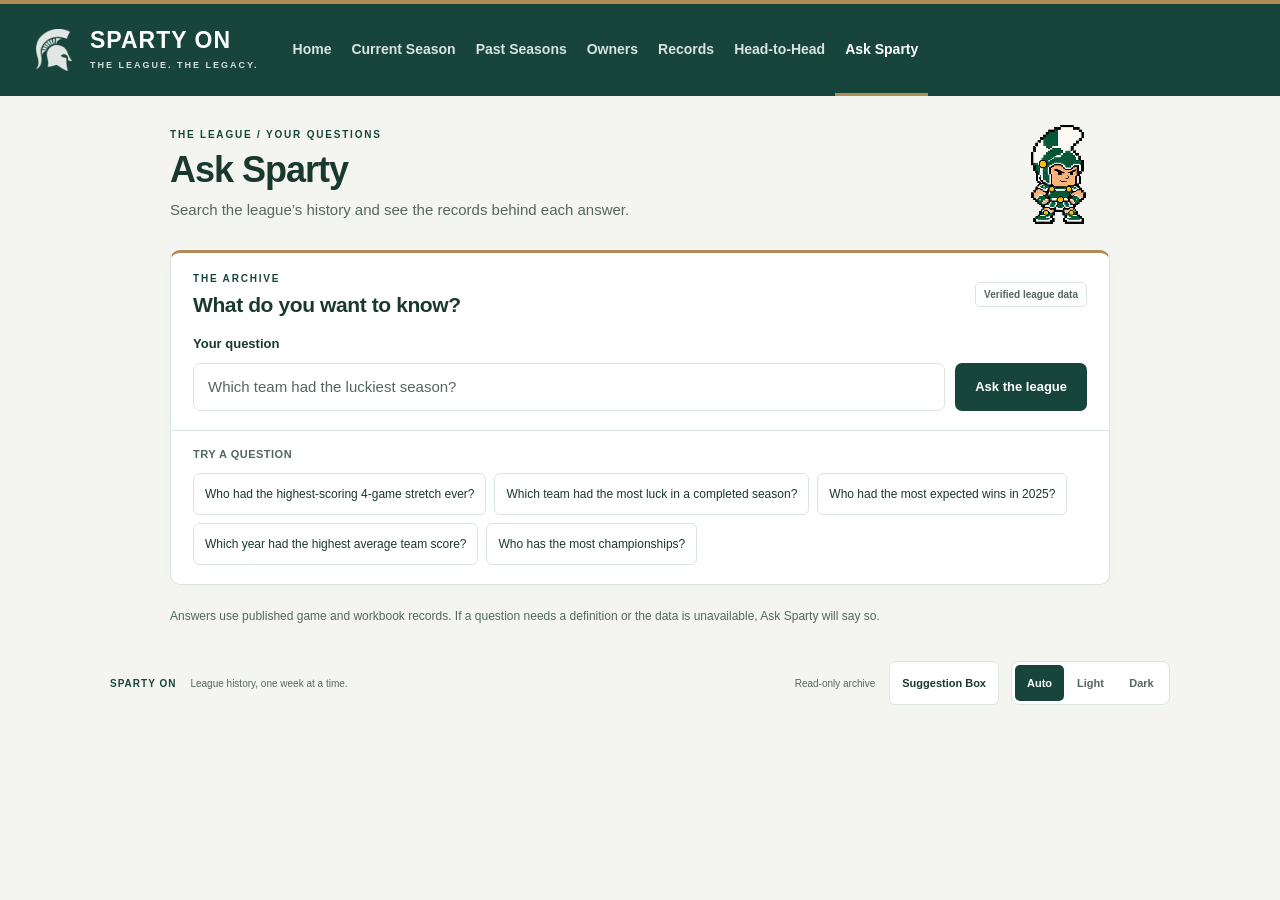
==== commit c41448c9: "Add files via upload" ====
--- a/ask.html
+++ b/ask.html
@@ -20,7 +20,7 @@
     <nav aria-label="Main navigation"><a href="index.html">Home</a><a href="current-season.html">Current Season</a><a href="seasons.html">Past Seasons</a><a href="owners.html">Owners</a><a href="records.html">Records</a><a href="head-to-head.html">Head-to-Head</a><a href="ask.html" aria-current="page">Ask Sparty</a></nav>
   </div></header>
   <main id="main" tabindex="-1">
-    <section class="intro ask-intro" aria-labelledby="page-title"><div><p class="eyebrow">THE LEAGUE / YOUR QUESTIONS</p><h1 id="page-title">Ask Sparty</h1><p class="intro-copy">Search the league’s history and see the records behind each answer.</p></div></section>
+    <section class="intro ask-intro" aria-labelledby="page-title"><div><p class="eyebrow">THE LEAGUE / YOUR QUESTIONS</p><h1 id="page-title">Ask Sparty</h1><p class="intro-copy">Search the league’s history and see the records behind each answer.</p></div><div class="ask-mascot" aria-hidden="true"><span id="ask-mascot-sprite" class="ask-mascot-sprite"></span></div></section>
     <section class="panel ask-panel" aria-labelledby="ask-heading">
       <div class="section-heading"><div><p class="eyebrow">THE ARCHIVE</p><h2 id="ask-heading">What do you want to know?</h2></div><span class="chip">Verified league data</span></div>
       <form id="ask-form" class="ask-form"><label for="ask-question">Your question</label><div class="ask-controls"><input id="ask-question" name="question" type="text" maxlength="180" autocomplete="off" required placeholder="Which team had the luckiest season?"><button id="ask-submit" type="submit">Ask the league</button></div></form>
--- a/assets/styles.css
+++ b/assets/styles.css
@@ -4,6 +4,8 @@
 main{max-width:1320px;margin:auto;padding:0 30px;outline:none}.intro{padding:34px 0 28px;display:flex;justify-content:space-between;align-items:center;gap:24px}.eyebrow{font-size:10px;letter-spacing:1.8px;font-weight:800;color:var(--accent);margin:0 0 6px}h1{font-size:clamp(25px,2.9vw,36px);line-height:1.2;letter-spacing:-1px;margin:0}h2{font-size:21px;line-height:1.25;letter-spacing:-.4px;margin:0}.intro-copy{margin:8px 0 0;color:var(--muted);font-size:15px}.freshness{text-align:right;flex-shrink:0}.freshness strong{font-size:16px;display:block}.freshness span{display:flex;justify-content:flex-end;align-items:center;gap:7px;color:var(--muted);font-size:12px;margin-top:6px}.freshness i{width:7px;height:7px;background:var(--accent);border-radius:50%}
 .season-grid{display:grid;grid-template-columns:minmax(0,2.05fr) minmax(320px,1fr);gap:24px;align-items:start}.panel{background:var(--paper);border:1px solid var(--line);border-radius:10px;overflow:hidden;box-shadow:0 3px 12px #18453b04}.section-heading{display:flex;justify-content:space-between;align-items:center;gap:12px;padding:22px 22px 18px}.chip{border:1px solid var(--line);border-radius:5px;padding:4px 8px;color:var(--muted);font-size:10px;font-weight:700;white-space:nowrap}.table-tools{display:flex;justify-content:space-between;align-items:center;gap:12px;padding:0 22px 14px;min-height:30px;font-size:11px;color:var(--muted)}.table-tools p{margin:0}.table-tools button{border:0;background:none;text-decoration:underline;color:var(--accent);padding:3px}.table-scroll{overflow-x:auto;overscroll-behavior-x:contain}table{width:100%;border-collapse:collapse;font-variant-numeric:tabular-nums}th{background:#f2f5f1;color:var(--muted);font-size:10px;letter-spacing:.5px;font-weight:700;text-align:left;border-top:1px solid var(--line);border-bottom:1px solid var(--line);padding:10px 10px}th button{background:none;color:inherit;border:none;font-weight:inherit;font-size:inherit;padding:6px 0;white-space:nowrap}th button span{color:var(--accent);margin-left:2px}th[aria-sort=ascending],th[aria-sort=descending]{color:var(--accent)}td{border-bottom:1px solid #e6ece7;padding:10px;font-size:13px}td:first-child,th:first-child{padding-left:22px;width:40px}td:last-child,th:last-child{padding-right:22px}.numeric{text-align:right;white-space:nowrap}.owner-cell{min-width:148px}.owner-cell strong{display:block;font-size:13px}.team-name{display:block;color:var(--muted);font-size:11px;line-height:1.35;margin-top:2px;overflow-wrap:anywhere}.standings tbody tr:first-child td{background:#f4f7f2}.standings tbody tr:hover td{background:#edf3ed}.rank-number{color:var(--muted);font-size:11px}.standing-record{font-weight:750}.positive{color:var(--positive)}.negative{color:var(--negative)}.table-notes{padding:13px 22px 16px;color:var(--muted);font-size:10px;line-height:1.65}.table-notes p{margin:0 0 3px}.mobile-hint{display:none}
 .matchup{padding:13px 22px 12px;border-top:1px solid var(--line)}.matchup-meta{display:flex;justify-content:space-between;gap:10px;align-items:center;font-size:9px;letter-spacing:1px;text-transform:uppercase;color:var(--muted);margin-bottom:7px}.matchup-meta .margin-label{letter-spacing:0;text-transform:none;font-size:10px}.matchup-side{display:grid;grid-template-columns:minmax(0,1fr) auto;gap:10px;align-items:center;margin:7px 0}.matchup-side strong{display:block;font-size:12px;line-height:1.3}.matchup-side .team-name{font-size:10px;margin-top:1px}.score{font-size:18px;font-weight:600;color:var(--muted);font-variant-numeric:tabular-nums;line-height:1.1}.winner .score{color:var(--accent);font-weight:800}.winner strong{color:var(--ink)}.win-label{font-size:9px;color:var(--accent);font-weight:700;letter-spacing:.3px;margin-left:6px}.scoreboard-footer{padding:14px 22px;background:#f3f6f1;color:var(--muted);font-size:11px;border-top:1px solid var(--line)}.scoreboard-footer strong{color:var(--ink)}
+.scoreboard-picker{display:flex;justify-content:space-between;align-items:center;gap:10px;padding:0 22px 14px;color:var(--muted);font-size:11px;font-weight:700}.scoreboard-picker select{min-height:43px;min-width:125px;padding:7px 12px;background:var(--paper);color:var(--ink);border:1px solid var(--line);border-radius:6px;font-size:16px;font-weight:700}.scoreboard-picker select:focus-visible{outline:3px solid var(--bronze);outline-offset:2px}
+@media(max-width:700px){.scoreboard-picker{padding:0 16px 13px}.scoreboard-picker select{min-width:116px}}
 .leaders-section{margin:30px 0}.section-line{display:flex;justify-content:space-between;gap:16px;align-items:center;margin-bottom:13px}.section-line h2{font-size:20px}.section-line p{color:var(--muted);font-size:11px;margin:0}.leaders-grid{display:grid;grid-template-columns:repeat(3,minmax(0,1fr));gap:16px}.leader-card{background:white;border:1px solid var(--line);border-top:3px solid var(--accent);border-radius:7px;padding:18px 20px;min-width:0}.leader-card h3{font-size:10px;letter-spacing:1px;text-transform:uppercase;margin:0 0 12px;color:var(--muted)}.leader-number{font-size:30px;letter-spacing:-1px;font-weight:800;color:var(--green);line-height:1.15;font-variant-numeric:tabular-nums}.leader-number small{font-size:11px;font-weight:500;letter-spacing:0;margin-left:6px;color:var(--muted)}.leader-name{font-weight:750;margin:10px 0 0;font-size:13px}.leader-detail{color:var(--muted);font-size:11px;margin:3px 0 0;overflow-wrap:anywhere}
 .history{background:var(--green);border-radius:10px;color:#fff;padding:28px 28px 20px}.history-heading{display:flex;justify-content:space-between;align-items:center;gap:22px;padding-bottom:24px}.history .eyebrow{color:#d4b880}.history h2{font-size:24px}.history-heading p:not(.eyebrow){color:#cad9d0;font-size:12px;margin:9px 0 0}.history-totals{display:flex;gap:28px;flex-shrink:0}.history-totals strong{font-size:24px;line-height:1.2;display:block;font-variant-numeric:tabular-nums}.history-totals span{display:block;font-size:10px;color:#cad9d0;margin-top:4px}.history-grid{display:grid;grid-template-columns:repeat(3,minmax(0,1fr));border-top:1px solid #4b685b}.history-card{padding:22px 22px 16px 0}.history-card+.history-card{border-left:1px solid #4b685b;padding-left:22px}.history-card h3{font-size:10px;color:#d4b880;letter-spacing:1px;text-transform:uppercase;margin:0 0 12px}.history-value{font-size:31px;font-weight:800;letter-spacing:-1px;margin-bottom:9px}.history-value small{font-size:12px;letter-spacing:0;font-weight:500;margin-left:7px;color:#cad9d0}.history-name{font-size:13px;font-weight:750;margin:0 0 5px}.history-detail{font-size:11px;color:#d8e4dc;margin:4px 0;overflow-wrap:anywhere}.history-note{font-size:10px;line-height:1.6;color:#cad9d0;border-top:1px solid #4b685b;padding-top:14px;margin:4px 0 0}
 footer{display:flex;align-items:center;gap:14px;color:var(--muted);padding:26px 0 30px;font-size:10px}footer strong{letter-spacing:1px;color:var(--green)}footer p{margin:0}footer>span{margin-left:auto}.load-status{padding:36px 0;font-size:16px}dialog{max-width:460px;width:calc(100% - 36px);border:1px solid var(--line);border-top:4px solid var(--accent);border-radius:10px;padding:28px;color:var(--ink);box-shadow:0 16px 80px #12332940}dialog::backdrop{background:#18453b80}dialog h2{font-size:26px}dialog p:not(.eyebrow){font-size:14px;color:var(--muted);line-height:1.6}.primary-button{background:var(--accent);color:white;border:0;border-radius:6px;padding:11px 16px;font-weight:650;margin-top:10px}
@@ -256,3 +258,34 @@
  th button,.owner-directory-table .owner-choice{min-height:40px}
  .race-table th,.race-table td{padding:7px 4px}.race-table button{min-height:32px}
 }
+
+/* Reduce vertical gaps while preserving the existing typography and table widths. */
+.intro{padding-top:26px;padding-bottom:22px}
+.landing-hero{padding-top:35px;padding-bottom:25px}
+.explore{margin-top:24px}
+.section-heading{padding-top:18px;padding-bottom:14px}
+.leaders-section,.season-detail-section{margin-top:22px}
+.season-grid,.analytics-grid,.owner-feature-grid{gap:18px}
+.season-history-grid{gap:18px;margin-bottom:18px}
+.record-group{gap:18px;margin-top:18px}
+.rivalry-grid{gap:16px;margin-top:17px}
+.owner-detail{margin-top:21px}
+.owner-highlights{margin-top:20px;margin-bottom:20px}
+.section-line{margin-bottom:11px}
+.season-metrics,.owner-metrics{margin-bottom:18px}
+footer{padding-top:20px;padding-bottom:23px}
+@media(max-width:700px){
+  .intro{padding-top:20px;padding-bottom:18px}
+  .landing-hero{padding-top:26px;padding-bottom:20px}
+  .explore{margin-top:21px}
+  .section-heading{padding-top:16px;padding-bottom:12px}
+  .leaders-section,.season-detail-section{margin-top:19px}
+  .season-grid,.analytics-grid,.owner-feature-grid{gap:15px}
+  .season-history-grid{gap:15px;margin-bottom:15px}
+  .record-group{gap:15px;margin-top:16px}
+  .rivalry-grid{gap:15px;margin-top:15px}
+  .owner-detail{margin-top:17px}
+  .owner-highlights{margin-top:17px;margin-bottom:17px}
+  .season-metrics,.owner-metrics{margin-bottom:15px}
+  footer{padding-top:18px;padding-bottom:20px}
+}
--- a/assets/ask.css
+++ b/assets/ask.css
@@ -1,5 +1,10 @@
 .ask-page main{max-width:1120px}
 .ask-intro{padding-bottom:24px}
+.ask-intro{max-width:940px;margin:0 auto;gap:12px}
+.ask-intro>div:first-child{min-width:0}
+.ask-mascot{flex:none;width:96px;height:104px;margin:0 4px 0 auto}
+.ask-mascot-sprite{display:block;width:96px;height:104px;background:url("sparty-v2-spritesheet.png") 0 0 / 768px 1144px no-repeat;image-rendering:pixelated}
+@media(max-width:700px){.ask-intro{display:flex;align-items:center}.ask-mascot{width:77px;height:84px;margin:0 0 0 auto}.ask-mascot-sprite{transform:scale(.8);transform-origin:top left}}
 .ask-panel,.ask-answer{max-width:940px;margin:0 auto 22px;border-top:3px solid var(--bronze)}
 .ask-panel .section-heading{padding-bottom:8px}
 .ask-form{padding:8px 22px 19px}
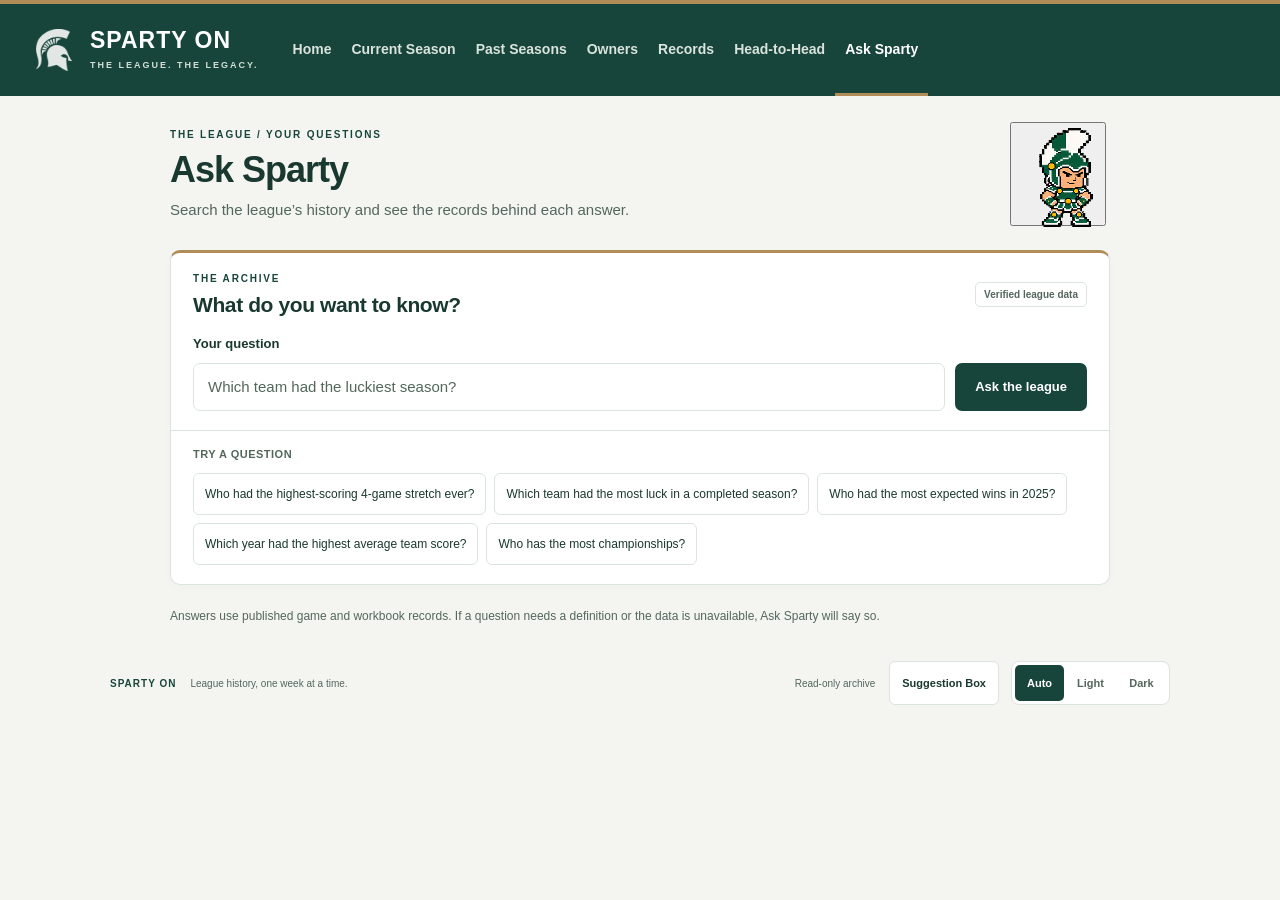
==== commit f0aaf24b: "Add files via upload" ====
--- a/ask.html
+++ b/ask.html
@@ -8,10 +8,11 @@
   <title>Ask Sparty — Sparty On</title>
   <link rel="icon" href="assets/crest.svg" type="image/svg+xml">
   <link rel="stylesheet" href="assets/styles.css">
-  <link rel="stylesheet" href="assets/ask.css">
+  <link rel="stylesheet" href="assets/ask.css?v=20261015-ask-intro-1">
   <script src="assets/theme.js" defer></script>
   <script src="assets/suggestion-box.js" defer></script>
-  <script src="assets/ask.js" defer></script>
+  <script src="assets/ask-entrance.js?v=20261015-ask-intro-1" defer></script>
+  <script src="assets/ask.js?v=20261015-ask-intro-1" defer></script>
 </head>
 <body id="top" class="ask-page">
   <a class="skip-link" href="#main">Skip to question form</a>
@@ -20,7 +21,7 @@
     <nav aria-label="Main navigation"><a href="index.html">Home</a><a href="current-season.html">Current Season</a><a href="seasons.html">Past Seasons</a><a href="owners.html">Owners</a><a href="records.html">Records</a><a href="head-to-head.html">Head-to-Head</a><a href="ask.html" aria-current="page">Ask Sparty</a></nav>
   </div></header>
   <main id="main" tabindex="-1">
-    <section class="intro ask-intro" aria-labelledby="page-title"><div><p class="eyebrow">THE LEAGUE / YOUR QUESTIONS</p><h1 id="page-title">Ask Sparty</h1><p class="intro-copy">Search the league’s history and see the records behind each answer.</p></div><div class="ask-mascot" aria-hidden="true"><span id="ask-mascot-sprite" class="ask-mascot-sprite"></span></div></section>
+    <section class="intro ask-intro" aria-labelledby="page-title"><div><p class="eyebrow">THE LEAGUE / YOUR QUESTIONS</p><h1 id="page-title">Ask Sparty</h1><p class="intro-copy">Search the league’s history and see the records behind each answer.</p></div><button id="ask-mascot-trigger" class="ask-mascot" type="button" aria-label="Show Sparty’s greeting"><span id="ask-mascot-sprite" class="ask-mascot-sprite" aria-hidden="true"></span><canvas id="ask-entrance" width="360" height="190" aria-hidden="true" hidden></canvas></button><p id="ask-greeting" class="ask-greeting" role="status" hidden>What do you want to know?</p></section>
     <section class="panel ask-panel" aria-labelledby="ask-heading">
       <div class="section-heading"><div><p class="eyebrow">THE ARCHIVE</p><h2 id="ask-heading">What do you want to know?</h2></div><span class="chip">Verified league data</span></div>
       <form id="ask-form" class="ask-form"><label for="ask-question">Your question</label><div class="ask-controls"><input id="ask-question" name="question" type="text" maxlength="180" autocomplete="off" required placeholder="Which team had the luckiest season?"><button id="ask-submit" type="submit">Ask the league</button></div></form>
@@ -29,7 +30,7 @@
     <p id="ask-status" class="ask-status" role="status" aria-live="polite"></p>
     <section id="ask-answer" class="panel ask-answer" aria-labelledby="answer-heading" hidden>
       <div class="section-heading"><div><p class="eyebrow">FROM THE RECORD BOOK</p><h2 id="answer-heading">Answer</h2></div></div>
-      <div class="ask-answer-body"><p id="ask-result" class="ask-result"></p><p id="ask-scope" class="ask-scope"></p><div id="ask-results-table"></div><div id="ask-evidence"></div><p id="ask-source" class="ask-source"></p></div>
+      <div class="ask-answer-body"><div class="ask-spoken-answer"><span id="ask-answer-sprite" class="ask-mascot-sprite" aria-hidden="true"></span><div class="ask-answer-bubble"><p class="ask-speaker">Sparty</p><p id="ask-result" class="ask-result"></p></div></div><p id="ask-scope" class="ask-scope"></p><div id="ask-results-table"></div><div id="ask-evidence"></div><p id="ask-source" class="ask-source"></p></div>
     </section>
     <p class="ask-context">Answers use published game and workbook records. If a question needs a definition or the data is unavailable, Ask Sparty will say so.</p>
     <footer><strong>SPARTY ON</strong><p>League history, one week at a time.</p><span>Read-only archive</span><div class="footer-tools"><button class="suggestion-trigger" type="button">Suggestion Box</button><div class="theme-switch" role="group" aria-label="Display theme"><button type="button" data-theme-choice="system" aria-pressed="false">Auto</button><button type="button" data-theme-choice="light" aria-pressed="false">Light</button><button type="button" data-theme-choice="dark" aria-pressed="false">Dark</button></div></div></footer>
--- a/assets/styles.css
+++ b/assets/styles.css
@@ -73,6 +73,10 @@
 .ticker-matchup{display:grid;grid-template-columns:minmax(0,1fr) auto auto minmax(0,1fr);gap:22px;align-items:center}
 .ticker-identity{min-width:0}.ticker-identity strong{display:block;font-size:17px;line-height:1.35;color:var(--green);overflow-wrap:anywhere}
 .ticker-record{display:block;margin-top:5px;font-size:12px;line-height:1.4;color:var(--muted);font-variant-numeric:tabular-nums}
+.ticker-owner{display:flex;align-items:center;gap:7px;margin-top:5px;min-width:0}.ticker-owner .ticker-record{margin-top:0;min-width:0}
+.ticker-avatar{position:relative;display:inline-grid;place-items:center;flex:none;width:28px;height:28px;border-radius:50%;overflow:hidden;background:var(--green);color:white;font-size:11px;font-weight:800;line-height:1;transform:scale(1.2)}
+.ticker-avatar img{position:absolute;inset:0;width:100%;height:100%;object-fit:cover}
+.ticker-away .ticker-owner{flex-direction:row-reverse}
 .ticker-away{text-align:right}.ticker-score{font-size:30px;line-height:1.2;color:var(--muted);font-variant-numeric:tabular-nums;white-space:nowrap}
 .ticker-winning-score{color:var(--green)}
 .season-detail-section{margin:30px 0 10px}.analytics-grid{display:grid;grid-template-columns:repeat(2,minmax(0,1fr));gap:24px;align-items:start}
@@ -86,6 +90,7 @@
 .analytics-mobile-note{display:none;font-size:11px;color:var(--muted)}
 @media(max-width:1100px){.analytics-grid{grid-template-columns:minmax(0,1fr)}.analytics-table .owner-cell{min-width:175px}}
 @media(max-width:700px){.ticker-matchup{display:grid;grid-template-columns:minmax(0,1fr) auto auto minmax(0,1fr);gap:10px}.ticker-identity strong{font-size:13px}.ticker-record{font-size:10px}.ticker-score{font-size:22px}.ticker-stage{min-height:135px}.analytics-grid{gap:18px}.analytics-description{padding:0 16px}.analytics-note{padding:14px 16px}.analytics-mobile-note{display:block}}
+@media(max-width:700px){.ticker-owner{gap:5px}.ticker-avatar{width:22px;height:22px;font-size:9px}}
 @media(max-width:360px){.ticker-matchup{gap:7px}.ticker-score{font-size:19px}.ticker-identity strong{font-size:12px}}
 
 /* Season archive: shared Spartan colors and statistical table treatments. */
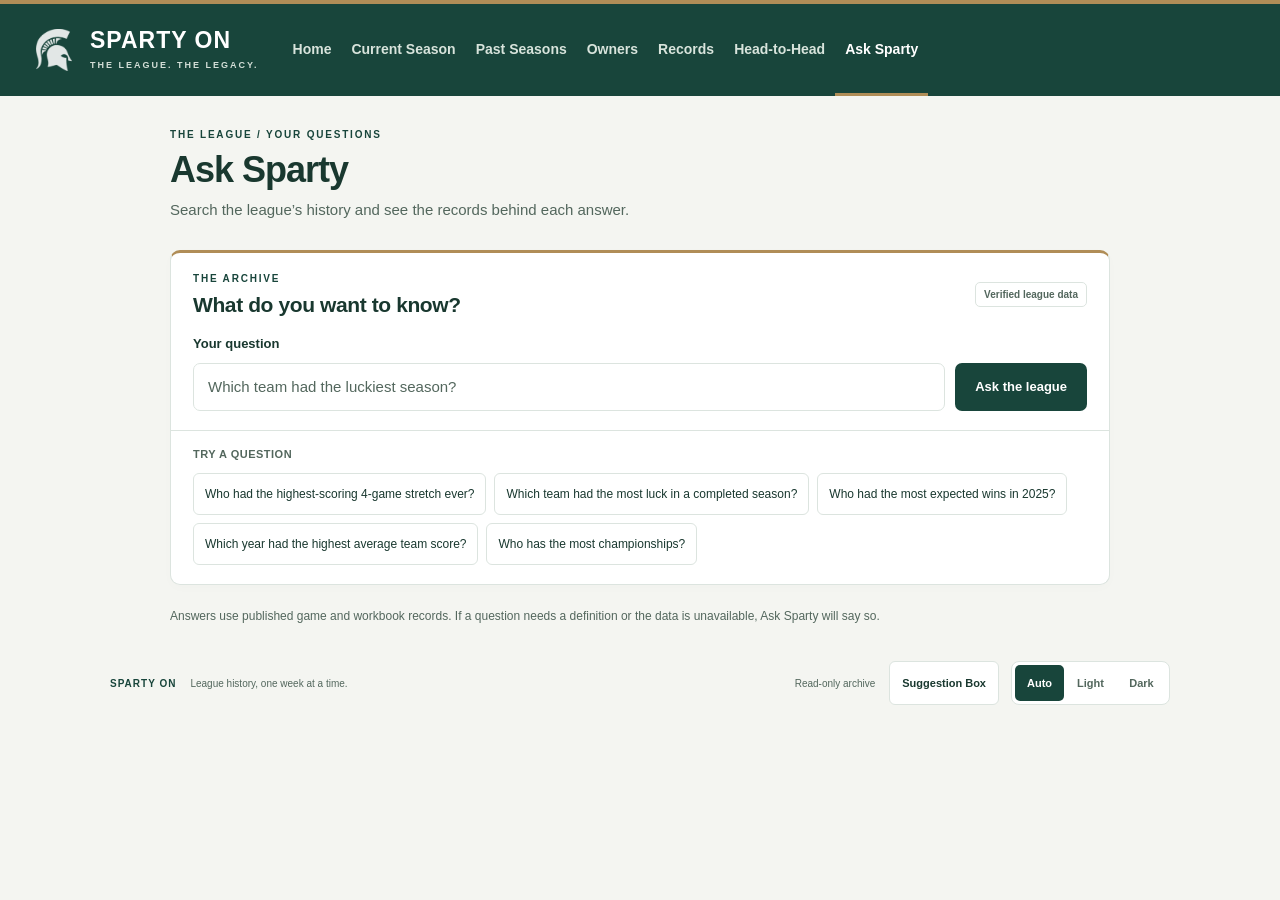
==== commit 869e4f2b: "Add files via upload" ====
--- a/ask.html
+++ b/ask.html
@@ -8,11 +8,11 @@
   <title>Ask Sparty — Sparty On</title>
   <link rel="icon" href="assets/crest.svg" type="image/svg+xml">
   <link rel="stylesheet" href="assets/styles.css">
-  <link rel="stylesheet" href="assets/ask.css?v=20261015-ask-intro-1">
+  <link rel="stylesheet" href="assets/ask.css?v=20261015-ask-intro-2">
   <script src="assets/theme.js" defer></script>
   <script src="assets/suggestion-box.js" defer></script>
-  <script src="assets/ask-entrance.js?v=20261015-ask-intro-1" defer></script>
-  <script src="assets/ask.js?v=20261015-ask-intro-1" defer></script>
+  <script src="assets/ask-entrance.js?v=20261015-ask-intro-2" defer></script>
+  <script src="assets/ask.js?v=20261015-ask-intro-2" defer></script>
 </head>
 <body id="top" class="ask-page">
   <a class="skip-link" href="#main">Skip to question form</a>
@@ -21,7 +21,7 @@
     <nav aria-label="Main navigation"><a href="index.html">Home</a><a href="current-season.html">Current Season</a><a href="seasons.html">Past Seasons</a><a href="owners.html">Owners</a><a href="records.html">Records</a><a href="head-to-head.html">Head-to-Head</a><a href="ask.html" aria-current="page">Ask Sparty</a></nav>
   </div></header>
   <main id="main" tabindex="-1">
-    <section class="intro ask-intro" aria-labelledby="page-title"><div><p class="eyebrow">THE LEAGUE / YOUR QUESTIONS</p><h1 id="page-title">Ask Sparty</h1><p class="intro-copy">Search the league’s history and see the records behind each answer.</p></div><button id="ask-mascot-trigger" class="ask-mascot" type="button" aria-label="Show Sparty’s greeting"><span id="ask-mascot-sprite" class="ask-mascot-sprite" aria-hidden="true"></span><canvas id="ask-entrance" width="360" height="190" aria-hidden="true" hidden></canvas></button><p id="ask-greeting" class="ask-greeting" role="status" hidden>What do you want to know?</p></section>
+    <section id="ask-intro" class="intro ask-intro" aria-labelledby="page-title"><div><p class="eyebrow">THE LEAGUE / YOUR QUESTIONS</p><h1 id="page-title">Ask Sparty</h1><p class="intro-copy">Search the league’s history and see the records behind each answer.</p></div><button id="ask-mascot-trigger" class="ask-mascot" type="button" aria-label="Show Sparty’s greeting"><span id="ask-mascot-sprite" class="ask-mascot-sprite" aria-hidden="true"></span><canvas id="ask-entrance" width="360" height="190" aria-hidden="true" hidden></canvas></button><p id="ask-greeting" class="ask-greeting" role="status" hidden>What do you want to know?</p><div id="ask-speech" class="ask-speech" role="status" aria-live="polite" hidden><p class="ask-speaker">Sparty</p><p id="ask-result" class="ask-result"></p></div></section>
     <section class="panel ask-panel" aria-labelledby="ask-heading">
       <div class="section-heading"><div><p class="eyebrow">THE ARCHIVE</p><h2 id="ask-heading">What do you want to know?</h2></div><span class="chip">Verified league data</span></div>
       <form id="ask-form" class="ask-form"><label for="ask-question">Your question</label><div class="ask-controls"><input id="ask-question" name="question" type="text" maxlength="180" autocomplete="off" required placeholder="Which team had the luckiest season?"><button id="ask-submit" type="submit">Ask the league</button></div></form>
@@ -30,7 +30,7 @@
     <p id="ask-status" class="ask-status" role="status" aria-live="polite"></p>
     <section id="ask-answer" class="panel ask-answer" aria-labelledby="answer-heading" hidden>
       <div class="section-heading"><div><p class="eyebrow">FROM THE RECORD BOOK</p><h2 id="answer-heading">Answer</h2></div></div>
-      <div class="ask-answer-body"><div class="ask-spoken-answer"><span id="ask-answer-sprite" class="ask-mascot-sprite" aria-hidden="true"></span><div class="ask-answer-bubble"><p class="ask-speaker">Sparty</p><p id="ask-result" class="ask-result"></p></div></div><p id="ask-scope" class="ask-scope"></p><div id="ask-results-table"></div><div id="ask-evidence"></div><p id="ask-source" class="ask-source"></p></div>
+      <div class="ask-answer-body"><p id="ask-scope" class="ask-scope"></p><div id="ask-results-table"></div><div id="ask-evidence"></div><p id="ask-source" class="ask-source"></p></div>
     </section>
     <p class="ask-context">Answers use published game and workbook records. If a question needs a definition or the data is unavailable, Ask Sparty will say so.</p>
     <footer><strong>SPARTY ON</strong><p>League history, one week at a time.</p><span>Read-only archive</span><div class="footer-tools"><button class="suggestion-trigger" type="button">Suggestion Box</button><div class="theme-switch" role="group" aria-label="Display theme"><button type="button" data-theme-choice="system" aria-pressed="false">Auto</button><button type="button" data-theme-choice="light" aria-pressed="false">Light</button><button type="button" data-theme-choice="dark" aria-pressed="false">Dark</button></div></div></footer>
--- a/assets/ask.css
+++ b/assets/ask.css
@@ -37,3 +37,24 @@
 [data-theme="dark"] .ask-controls button{background:#316650;color:#fff}
 [data-theme="dark"] .ask-controls button:hover{background:#39755b}
 @media(max-width:700px){.ask-intro{padding-bottom:18px}.ask-panel .section-heading{align-items:flex-start;flex-wrap:wrap;padding:18px 16px 8px}.ask-panel .chip{margin-top:4px}.ask-form{padding:8px 16px 16px}.ask-controls{flex-direction:column;gap:9px}.ask-controls input,.ask-controls button{width:100%;min-height:46px}.ask-examples{padding:14px 16px 17px}.ask-examples button{flex:1 1 100%}.ask-status{margin:0 0 15px}.ask-answer-body{padding:0 16px 18px}.ask-answer .section-heading{padding:18px 16px 8px}.ask-table-wrap{margin-right:0}.ask-context{margin:10px 0 18px}}
+
+/* Ask Sparty entrance and spoken answer; share the original sprite and states. */
+.ask-intro{position:relative;overflow:clip}
+.ask-mascot{position:relative;padding:0;border:0;background:transparent;color:inherit;cursor:pointer;text-align:left;touch-action:manipulation}
+.ask-mascot:focus-visible{outline:2px solid var(--accent);outline-offset:3px;border-radius:6px}
+#ask-entrance{position:absolute;right:-20px;top:-100px;width:450px;height:237.5px;max-width:none;pointer-events:none;image-rendering:pixelated}
+.ask-greeting{position:absolute;right:0;top:0;max-width:230px;padding:7px 11px;margin:0;border:1px solid var(--line);border-radius:9px;background:var(--paper);color:var(--ink);font-size:12px;font-weight:650;line-height:1.35;pointer-events:none}
+.ask-greeting::after{content:"";position:absolute;right:40px;bottom:-5px;width:8px;height:8px;background:var(--paper);border-right:1px solid var(--line);border-bottom:1px solid var(--line);transform:rotate(45deg)}
+.ask-spoken-answer{display:flex;gap:16px;align-items:flex-start;margin:5px 0 16px;min-width:0}
+.ask-spoken-answer>.ask-mascot-sprite{flex:none}
+.ask-answer-bubble{position:relative;min-width:0;flex:1;padding:16px 18px;border:1px solid var(--line);border-radius:12px;background:var(--bg)}
+.ask-answer-bubble::before{content:"";position:absolute;left:-6px;top:28px;width:10px;height:10px;transform:rotate(45deg);border-left:1px solid var(--line);border-bottom:1px solid var(--line);background:var(--bg)}
+.ask-speaker{margin:0 0 6px;color:var(--accent);font-size:11px;font-weight:800;letter-spacing:.7px;text-transform:uppercase}
+.ask-answer-bubble .ask-result{margin:0;font-size:clamp(17px,2.5vw,25px);line-height:1.45}
+@media(max-width:700px){
+ #ask-entrance{right:-16px;top:-80px;width:360px;height:190px}
+ .ask-spoken-answer{gap:9px}
+ .ask-spoken-answer>.ask-mascot-sprite{width:58px;height:63px;transform:none;background-size:464px 691.166667px}
+ .ask-answer-bubble{padding:12px}
+ .ask-greeting{font-size:11px;max-width:210px}
+}
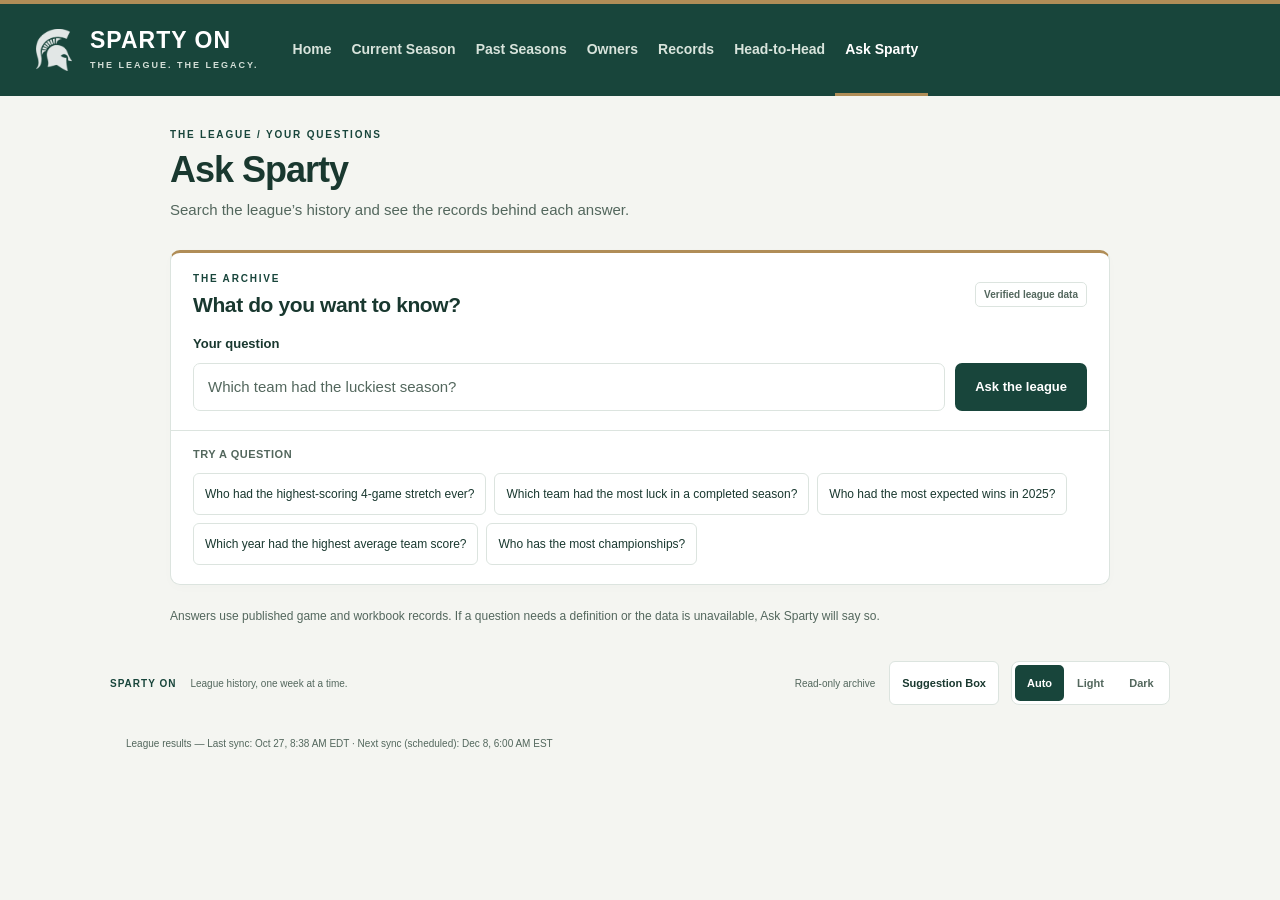
==== commit a6ea0b17: "Add files via upload" ====
--- a/ask.html
+++ b/ask.html
@@ -3,7 +3,7 @@
 <head>
   <meta charset="utf-8">
   <meta name="viewport" content="width=device-width, initial-scale=1">
-  <meta http-equiv="Content-Security-Policy" content="default-src 'none'; script-src 'self'; style-src 'self'; img-src 'self'; connect-src https://sparty.jdalgleish14.workers.dev; font-src 'none'; object-src 'none'; base-uri 'none'; form-action 'none'">
+  <meta http-equiv="Content-Security-Policy" content="default-src 'none'; script-src 'self'; style-src 'self'; img-src 'self'; connect-src 'self' https://sparty.jdalgleish14.workers.dev; font-src 'none'; object-src 'none'; base-uri 'none'; form-action 'none'">
   <meta name="color-scheme" content="light dark">
   <title>Ask Sparty — Sparty On</title>
   <link rel="icon" href="assets/crest.svg" type="image/svg+xml">
@@ -13,6 +13,7 @@
   <script src="assets/suggestion-box.js" defer></script>
   <script src="assets/ask-entrance.js?v=20261015-ask-intro-2" defer></script>
   <script src="assets/ask.js?v=20261015-ask-intro-2" defer></script>
+  <script src="assets/freshness.js?v=page-sync-2" defer></script>
 </head>
 <body id="top" class="ask-page">
   <a class="skip-link" href="#main">Skip to question form</a>
--- a/assets/styles.css
+++ b/assets/styles.css
@@ -294,3 +294,85 @@
   .season-metrics,.owner-metrics{margin-bottom:15px}
   footer{padding-top:18px;padding-bottom:20px}
 }
+
+/* Transaction categories stay in their own scroll region on phones. */
+#transactions-section{margin-top:24px}
+#transactions-table{min-width:460px;width:100%}
+#transactions-table th:first-child{min-width:150px;text-align:left;white-space:normal;overflow-wrap:anywhere}
+#transactions-table th button{min-height:44px}
+
+/* Compact sync details stay below the table, outside its horizontal scroll. */
+.table-sync{margin:0;padding:8px 16px;color:var(--muted);font-size:10px;line-height:1.5;overflow-wrap:anywhere}
+select:focus-visible{outline:3px solid var(--bronze);outline-offset:3px}
+.table-scroll,.analytics-scroll{max-width:100%;scrollbar-width:thin}
+@media(max-width:700px){
+ .season-grid>*,.analytics-grid>*{min-width:0}
+ select,input[type="text"],input[type="search"]{font-size:16px}
+ nav{max-width:100%;overflow-x:auto}
+ nav a,nav button,th button,.table-tools button{min-height:44px}
+ .table-scroll,.analytics-scroll{position:relative;isolation:isolate}
+ #standings-table{min-width:650px}
+ /* The same column is pinned in both header and body. Opaque cells cover
+    scrolled columns; separate borders avoid Safari's collapsed-border artifacts. */
+ table.compact-team-pin{border-collapse:separate;border-spacing:0}
+ :is(.table-scroll,.analytics-scroll) table.compact-team-pin :is(th,td):nth-child(2){position:sticky;left:0;z-index:2;background:var(--paper);box-shadow:1px 0 0 var(--line);width:108px;min-width:108px;max-width:108px;white-space:normal;overflow-wrap:anywhere}
+ table.compact-team-pin thead th:nth-child(2){z-index:3;background:var(--bg)}
+ table.compact-team-pin :is(th,td):nth-child(2) :is(strong,.team-name){max-width:98px;white-space:normal;overflow-wrap:anywhere}
+ .mobile-hint{display:block;font-size:11px}
+ .analytics-scroll::after{content:'Swipe sideways for more columns';display:block;padding:6px 10px;color:var(--muted);font-size:10px;position:sticky;left:0;width:fit-content;max-width:100%}
+}
+
+/* Schedule analysis uses compact rows and a separate difficulty table. */
+.swap-panel{margin-top:22px;border-top:3px solid var(--bronze)}
+.swap-panel .section-heading{padding-bottom:10px;flex-wrap:wrap}
+.swap-panel .analytics-description{margin-bottom:12px}
+.swap-panel h3{margin:0;font-size:15px;line-height:1.4;color:var(--ink)}
+.swap-subheading{padding:0 22px 12px}
+.swap-table-hint{margin:0;padding:0 22px 10px;font-size:11px;color:var(--muted)}
+.swap-panel .swap-scroll{position:relative;isolation:isolate;max-width:100%;overflow-x:auto;overscroll-behavior-x:contain}
+.swap-panel table{border-collapse:separate;border-spacing:0;table-layout:fixed}
+.swap-panel thead,.swap-panel thead th{position:static;top:auto}
+.swap-panel th{letter-spacing:0;font-size:10px;vertical-align:middle}
+.swap-panel th,.swap-panel td{padding:9px 14px}
+.swap-panel th:first-child,.swap-panel td:first-child{padding-left:22px}
+.swap-panel th:last-child,.swap-panel td:last-child{padding-right:22px}
+.swap-panel tbody th{background:var(--paper);color:var(--ink);font-weight:600;border-top:0;font-size:12px;text-align:left;white-space:normal;overflow-wrap:anywhere}
+.swap-panel td{font-size:12px}
+.swap-panel thead button{min-height:44px}
+.swap-panel .swap-summary-table{min-width:580px}
+.swap-panel .swap-team-cell{width:30%;min-width:0;white-space:normal;overflow-wrap:anywhere;text-align:left}
+.swap-team-cell button{display:block;width:100%;text-align:left;white-space:normal;font:inherit;color:inherit;cursor:pointer}
+.swap-panel tbody .swap-team-cell button{padding:3px 0;min-height:32px;text-decoration:none}
+.swap-panel tbody .swap-team-cell button:hover{color:var(--accent);text-decoration:underline;text-underline-offset:3px}
+.swap-panel button:focus-visible{outline:3px solid var(--bronze);outline-offset:2px}
+.swap-panel .swap-note{margin:0;padding:12px 22px;font-size:11px;line-height:1.6;color:var(--muted)}
+.swap-panel .swap-selected .swap-team-cell{box-shadow:inset 3px 0 var(--bronze)}
+.swap-panel .swap-selected .swap-team-cell button{font-weight:750;color:var(--accent)}
+.swap-detail{border-top:1px solid var(--line);padding-top:16px;scroll-margin-top:16px}
+.swap-picker{display:flex;flex-wrap:wrap;align-items:center;gap:12px;padding:0 22px 14px;font-size:12px}
+.swap-picker label{font-weight:650;color:var(--muted)}
+.swap-picker select{min-height:44px;min-width:180px;max-width:100%;padding:8px 12px;border:1px solid var(--line);border-radius:6px;font:inherit;font-size:16px;color:var(--ink);background:var(--paper)}
+.swap-stats{display:grid;grid-template-columns:repeat(5,minmax(0,1fr));gap:10px 16px;margin:0;padding:0 22px 16px;font-variant-numeric:tabular-nums}
+.swap-stats dt{font-size:10px;color:var(--muted);margin-bottom:4px}.swap-stats dd{font-size:16px;font-weight:700;margin:0}
+.swap-panel .swap-compact-table th:first-child{width:auto}.swap-panel .swap-compact-table th.numeric{width:110px}
+.swap-panel.swap-difficulty th:first-child{width:54px}
+.swap-panel .swap-actual th,.swap-panel .swap-actual td{background:var(--bg)}
+.swap-actual-label{color:var(--muted);font-size:10px;white-space:nowrap}
+@media(max-width:700px){
+ .swap-panel{margin-top:19px}.swap-subheading{padding:0 16px 10px}
+ .swap-table-hint{padding:0 16px 10px}.swap-table-hint .mobile-hint{display:inline}
+ .swap-panel .swap-note{padding:11px 16px}
+ .swap-panel th,.swap-panel td{padding:9px 8px}
+ .swap-panel th:first-child,.swap-panel td:first-child{padding-left:14px}
+ .swap-panel th:last-child,.swap-panel td:last-child{padding-right:14px}
+ .swap-picker{padding:0 16px 12px;display:block}
+ .swap-picker label{display:block;margin-bottom:6px}.swap-picker select{width:100%;min-width:0}
+ .swap-stats{grid-template-columns:repeat(3,minmax(0,1fr));padding:0 16px 14px;gap:12px}
+ .swap-panel .swap-summary-table{min-width:550px}
+ .swap-panel .swap-summary-table .swap-team-cell{position:sticky;left:0;z-index:2;width:116px;min-width:116px;max-width:116px;background:var(--paper);box-shadow:1px 0 var(--line)}
+ .swap-panel .swap-summary-table thead .swap-team-cell{background:var(--bg)}
+ .swap-panel .swap-selected .swap-team-cell{box-shadow:inset 3px 0 var(--bronze),1px 0 var(--line)}
+ .swap-panel .swap-team-cell button{font-size:11px;line-height:1.4}
+ .swap-panel .swap-compact-table th.numeric{width:82px;font-size:10px;white-space:normal}
+ .swap-panel.swap-difficulty th:first-child{width:42px}
+}
--- a/assets/ask.css
+++ b/assets/ask.css
@@ -45,16 +45,15 @@
 #ask-entrance{position:absolute;right:-20px;top:-100px;width:450px;height:237.5px;max-width:none;pointer-events:none;image-rendering:pixelated}
 .ask-greeting{position:absolute;right:0;top:0;max-width:230px;padding:7px 11px;margin:0;border:1px solid var(--line);border-radius:9px;background:var(--paper);color:var(--ink);font-size:12px;font-weight:650;line-height:1.35;pointer-events:none}
 .ask-greeting::after{content:"";position:absolute;right:40px;bottom:-5px;width:8px;height:8px;background:var(--paper);border-right:1px solid var(--line);border-bottom:1px solid var(--line);transform:rotate(45deg)}
-.ask-spoken-answer{display:flex;gap:16px;align-items:flex-start;margin:5px 0 16px;min-width:0}
-.ask-spoken-answer>.ask-mascot-sprite{flex:none}
-.ask-answer-bubble{position:relative;min-width:0;flex:1;padding:16px 18px;border:1px solid var(--line);border-radius:12px;background:var(--bg)}
-.ask-answer-bubble::before{content:"";position:absolute;left:-6px;top:28px;width:10px;height:10px;transform:rotate(45deg);border-left:1px solid var(--line);border-bottom:1px solid var(--line);background:var(--bg)}
-.ask-speaker{margin:0 0 6px;color:var(--accent);font-size:11px;font-weight:800;letter-spacing:.7px;text-transform:uppercase}
-.ask-answer-bubble .ask-result{margin:0;font-size:clamp(17px,2.5vw,25px);line-height:1.45}
+.ask-intro.has-answer{display:grid;grid-template-columns:minmax(0,1fr) auto;align-items:center}
+.ask-speech[hidden]{display:none}
+.ask-speech{grid-column:1 / -1;position:relative;min-width:0;margin:0 0 4px;padding:13px 16px;border:1px solid var(--line);border-radius:12px;background:var(--paper);box-shadow:0 3px 12px #18453b0a}
+.ask-speech::before{content:"";position:absolute;right:36px;top:-6px;width:10px;height:10px;transform:rotate(45deg);border-left:1px solid var(--line);border-top:1px solid var(--line);background:var(--paper)}
+.ask-speaker{margin:0 0 5px;color:var(--accent);font-size:10px;font-weight:800;letter-spacing:.7px;text-transform:uppercase}
+.ask-speech .ask-result{font-size:clamp(16px,2.4vw,22px);line-height:1.45;margin:0;overflow-wrap:anywhere}
 @media(max-width:700px){
  #ask-entrance{right:-16px;top:-80px;width:360px;height:190px}
- .ask-spoken-answer{gap:9px}
- .ask-spoken-answer>.ask-mascot-sprite{width:58px;height:63px;transform:none;background-size:464px 691.166667px}
- .ask-answer-bubble{padding:12px}
+ .ask-intro.has-answer{gap:12px}
+ .ask-speech{padding:12px}
  .ask-greeting{font-size:11px;max-width:210px}
 }
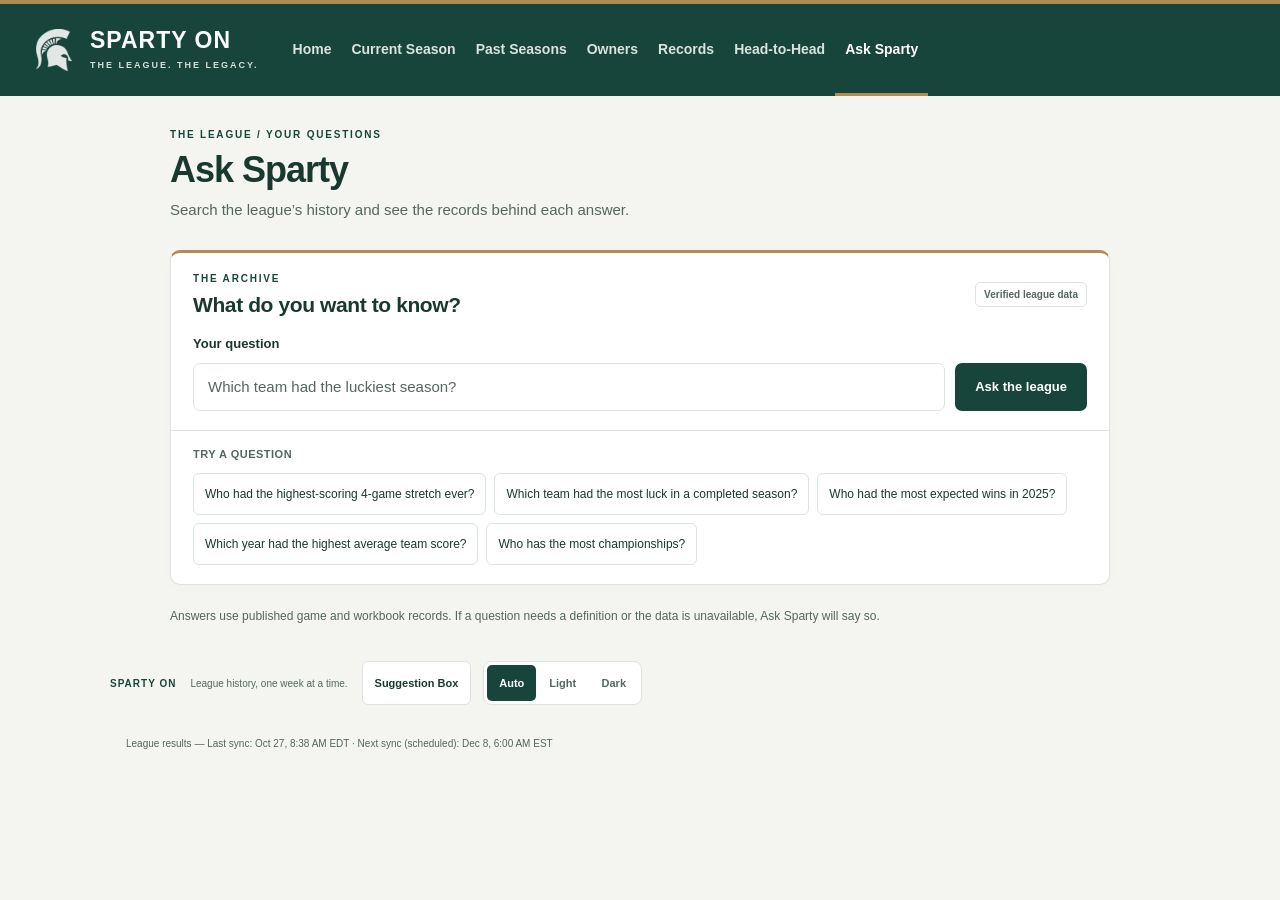
==== commit 225a63b5: "Add files via upload" ====
--- a/ask.html
+++ b/ask.html
@@ -34,7 +34,7 @@
       <div class="ask-answer-body"><p id="ask-scope" class="ask-scope"></p><div id="ask-results-table"></div><div id="ask-evidence"></div><p id="ask-source" class="ask-source"></p></div>
     </section>
     <p class="ask-context">Answers use published game and workbook records. If a question needs a definition or the data is unavailable, Ask Sparty will say so.</p>
-    <footer><strong>SPARTY ON</strong><p>League history, one week at a time.</p><span>Read-only archive</span><div class="footer-tools"><button class="suggestion-trigger" type="button">Suggestion Box</button><div class="theme-switch" role="group" aria-label="Display theme"><button type="button" data-theme-choice="system" aria-pressed="false">Auto</button><button type="button" data-theme-choice="light" aria-pressed="false">Light</button><button type="button" data-theme-choice="dark" aria-pressed="false">Dark</button></div></div></footer>
+    <footer><strong>SPARTY ON</strong><p>League history, one week at a time.</p><div class="footer-tools"><button class="suggestion-trigger" type="button">Suggestion Box</button><div class="theme-switch" role="group" aria-label="Display theme"><button type="button" data-theme-choice="system" aria-pressed="false">Auto</button><button type="button" data-theme-choice="light" aria-pressed="false">Light</button><button type="button" data-theme-choice="dark" aria-pressed="false">Dark</button></div></div></footer>
   </main>
   <dialog id="suggestion-dialog" aria-labelledby="suggestion-title"><h2 id="suggestion-title">Suggestion Box</h2><p>Go Fuck Yourself</p><form method="dialog"><button type="submit">Close</button></form></dialog>
 </body>
